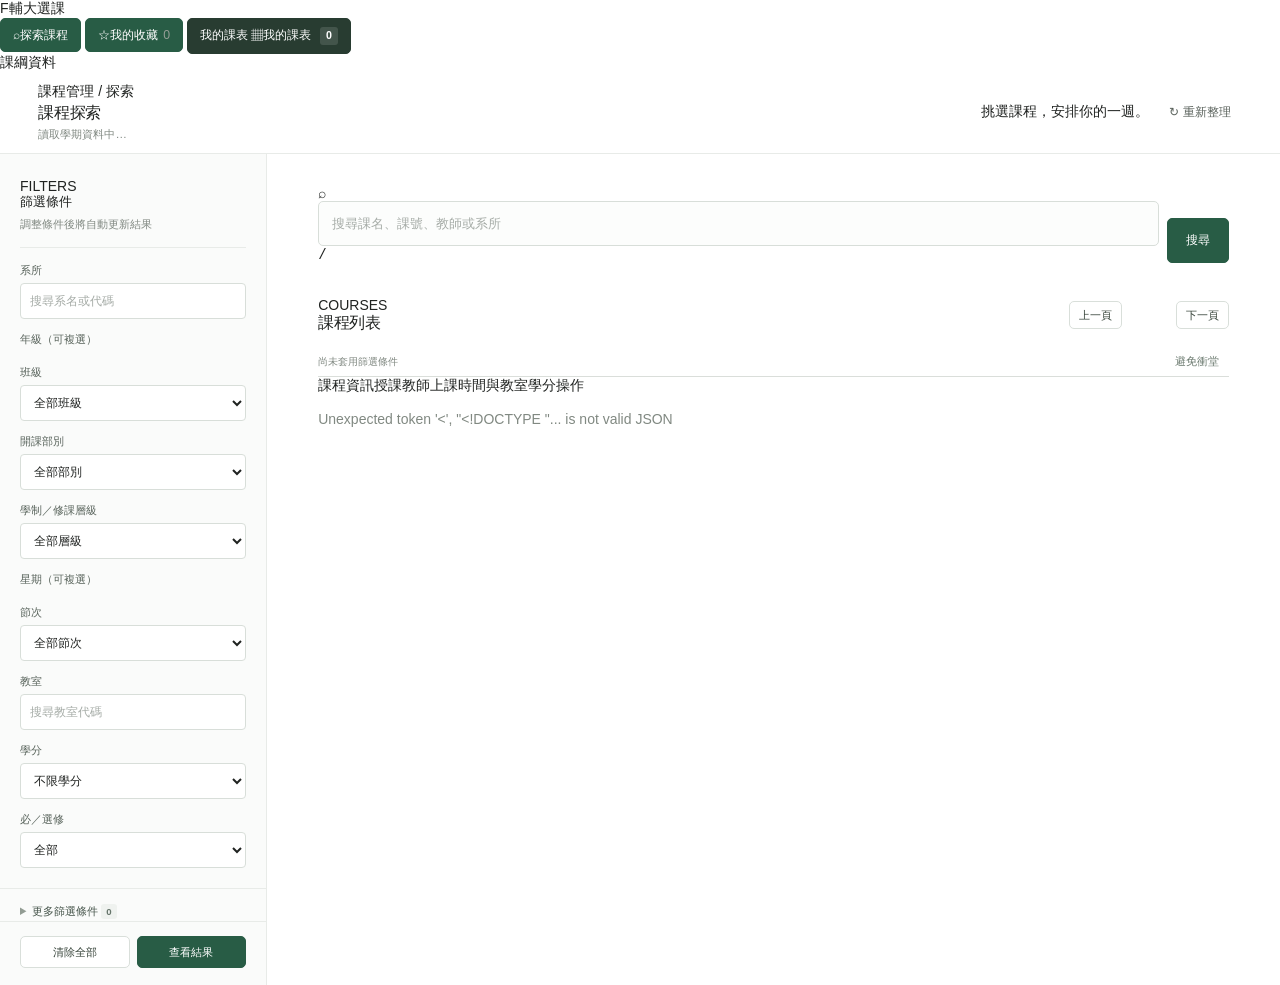
==== static/index.html @ 5335b3dc "Build a product workspace shell and structured course results table" ====
<!doctype html>
<html lang="zh-Hant">
<head>
  <meta charset="utf-8" />
  <meta name="viewport" content="width=device-width, initial-scale=1" />
  <title>輔大選課工具</title>
  <link rel="stylesheet" href="/static/styles.css" />
</head>
<body>
  <main class="shell product-shell">
    <nav class="app-rail" aria-label="主要導覽">
      <div class="rail-brand" aria-label="輔大選課">F<span>輔大選課</span></div>
      <div class="rail-navigation">
        <button type="button" id="allCoursesTab" class="rail-item selected" aria-pressed="true">
          <span class="rail-icon" aria-hidden="true">⌕</span><span class="rail-label">探索課程</span>
        </button>
        <button type="button" id="favoritesTab" class="rail-item" aria-pressed="false">
          <span class="rail-icon" aria-hidden="true">☆</span><span class="rail-label">我的收藏</span>
          <span id="favoriteCount" class="rail-count">0</span>
        </button>
        <button type="button" id="openScheduleBtn" class="rail-item schedule-trigger">
          <span class="rail-icon" aria-hidden="true">▦</span><span class="rail-label">我的課表</span>
          <span id="scheduleCount" class="rail-count">0</span>
        </button>
      </div>
      <div class="rail-bottom"><span class="rail-online-indicator" aria-hidden="true"></span> 課綱資料</div>
    </nav>
    <div class="app-content">
    <header class="hero">
      <div class="hero-identity">
        <div class="hero-copy">
          <div class="hero-breadcrumb">課程管理 <span aria-hidden="true">/</span> <strong>探索</strong></div>
          <h1>課程探索</h1>
          <p id="termText" class="muted small">讀取學期資料中…</p>
        </div>
      </div>
      <div class="hero-actions">
        <span class="header-help">挑選課程，安排你的一週。</span>
        <button id="refreshBtn" class="text-btn" title="重新讀取課程資料">↻ <span>重新整理</span></button>
      </div>
    </header>

    <button id="filterBackdrop" class="filter-backdrop" type="button" aria-label="關閉篩選面板" tabindex="-1"></button>
    <div class="workspace-layout">
    <aside class="panel search-panel" id="filterPanel" aria-label="課程篩選條件">
      <div class="filter-heading">
        <div>
          <div class="filter-eyebrow">FILTERS</div>
          <h2>篩選條件</h2>
        </div>
        <button type="button" id="closeFiltersBtn" class="text-btn close-filters" aria-label="關閉篩選">✕</button>
      </div>
      <p class="filter-intro">調整條件後將自動更新結果</p>
      <div class="quick-filter-grid">
        <label class="field"><span>系所</span>
          <input id="departmentLookup" type="search" list="departmentSuggestions" autocomplete="off" placeholder="搜尋系名或代碼" aria-label="搜尋系所" />
          <datalist id="departmentSuggestions"></datalist>
          <select id="departmentSelect" hidden><option value="">全部系所</option></select>
        </label>
        <div class="field"><span>年級（可複選）</span>
          <select id="gradeSelect" hidden><option value="">全部年級</option></select>
          <div id="gradeChips" class="chip-grid" aria-label="年級複選"></div>
        </div>
        <label class="field"><span>班級</span><select id="classSelect"><option value="">全部班級</option></select></label>
        <label class="field"><span>開課部別</span><select id="divisionSelect"><option value="">全部部別</option></select></label>
        <label class="field"><span>學制／修課層級</span><select id="studyLevelSelect"><option value="">全部層級</option></select></label>
        <div class="field"><span>星期（可複選）</span>
          <select id="weekdaySelect" hidden><option value="">全部星期</option><option value="1">星期一</option><option value="2">星期二</option><option value="3">星期三</option><option value="4">星期四</option><option value="5">星期五</option><option value="6">星期六</option><option value="7">星期日</option></select>
          <div id="weekdayChips" class="chip-grid" aria-label="星期複選"></div>
        </div>
        <label class="field"><span>節次</span><select id="sectionSelect"><option value="">全部節次</option></select></label>
        <label class="field"><span>教室</span>
          <input id="roomLookup" type="search" list="roomSuggestions" autocomplete="off" placeholder="搜尋教室代碼" aria-label="搜尋教室" />
          <datalist id="roomSuggestions"></datalist>
          <select id="roomSelect" hidden><option value="">全部教室</option></select>
        </label>
        <label class="field"><span>學分</span><select id="creditsSelect"><option value="">不限學分</option></select></label>
        <label class="field"><span>必／選修</span><select id="reqSelect"><option value="">全部</option></select></label>
      </div>

      <details class="advanced-filter" id="advancedFilters">
        <summary>更多篩選條件 <span id="advancedCount" class="badge neutral-badge">0</span></summary>

        <div class="filter-group">
          <h3>基本條件</h3>
          <div class="filter-grid advanced-grid">
            <label class="field"><span>課程標籤</span><select id="courseTagSelect"><option value="">全部標籤</option></select></label>
            <label class="field"><span>教師</span><input id="teacherInput" list="teacherOptions" placeholder="輸入教師姓名" /><datalist id="teacherOptions"></datalist></label>
            <label class="field"><span>上課時段</span><select id="timeOfDaySelect">
              <option value="all">不限</option><option value="daytime">日間 D 節</option><option value="evening">晚間 E 節</option><option value="weekday_evening_or_saturday">平日晚間＋週六</option>
            </select></label>
            <label class="field"><span>時間資料</span><select id="scheduleSelect"><option value="all">全部</option><option value="known">只看有上課時間</option><option value="unknown">只看時間未定</option></select></label>
          </div>
          <div class="exact-section-block"><div class="filter-label-row"><strong>精確節次</strong><span class="muted small">可複選，符合其中任一節次</span></div><div id="sectionChips" class="chip-grid"></div></div>
        </div>

        <div class="filter-group enriched-filter-group">
          <div class="filter-label-row"><h3>原專案進階欄位</h3><span id="enrichedCoverageText" class="muted small"></span></div>
          <div class="filter-grid advanced-grid">
            <label class="field enriched-field"><span>授課語言</span><select id="teachingLanguageSelect"><option value="">全部</option></select></label>
            <label class="field enriched-field"><span>教材語言</span><select id="materialLanguageSelect"><option value="">全部</option></select></label>
            <label class="field enriched-field"><span>教學方式</span><select id="teachingMethodSelect"><option value="">全部</option></select></label>
            <label class="field enriched-field"><span>評量方式</span><select id="assessmentSelect"><option value="">全部</option></select></label>
            <label class="field enriched-field"><span>評量類型</span><select id="assessmentStyleSelect">
              <option value="all">不限</option><option value="no_exams">無考試</option><option value="exam">考試為主</option><option value="writing">書面為主</option><option value="presentation">報告為主</option><option value="practical">實作為主</option><option value="participation">參與為主</option>
            </select></label>
            <label class="field enriched-field"><span>線上教學</span><select id="onlineTeachingSelect">
              <option value="all">不限</option><option value="physical_only">純實體</option><option value="has_online">含線上</option><option value="sync">同步線上</option><option value="async">非同步線上</option><option value="both">同步＋非同步</option>
            </select></label>
            <label class="field enriched-field"><span>課程能力／議題</span><select id="relationSelect"><option value="">全部</option></select></label>
            <label class="field enriched-field"><span>先修關鍵字</span><input id="prerequisiteInput" placeholder="例如：程式設計、微積分" /></label>
            <label class="field"><span>索引狀態</span><select id="detailIndexedSelect"><option value="all">全部課程</option><option value="yes">只看完整索引</option><option value="no">只看尚未索引</option></select></label>
            <label class="field"><span>排序</span><select id="sortSelect"><option value="relevance">相關度</option><option value="name">課名</option><option value="department">系所</option><option value="grade">年級</option><option value="teacher">教師</option><option value="credits">學分</option><option value="course_code">課號</option></select></label>
          </div>
          <div class="criterion-row">
            <label class="field"><span>教學方式判定</span><select id="teachingMethodCriterionSelect"><option value="dominant">主要方式</option><option value="minimum">至少達比例</option></select></label>
            <label class="field"><span>最低比例</span><input id="teachingMethodMinInput" type="number" min="0" max="100" value="20" /></label>
            <label class="field"><span>評量方式判定</span><select id="assessmentCriterionSelect"><option value="dominant">主要方式</option><option value="minimum">至少達比例</option></select></label>
            <label class="field"><span>最低比例</span><input id="assessmentMinInput" type="number" min="0" max="100" value="20" /></label>
          </div>
        </div>
      </details>

      <div class="toolbar search-toolbar">
        <div class="toolbar-actions"><button id="resetFiltersBtn" class="secondary">清除全部</button><button id="applyFiltersBtn">查看結果</button></div>
      </div>
    </aside>

    <section class="results-column" id="resultsPanel" aria-label="搜尋結果">
      <div class="search-primary">
        <div class="search-input-wrap">
          <span class="search-icon" aria-hidden="true">⌕</span>
          <label class="field search-field">
            <span>快速搜尋</span>
            <input id="searchInput" type="search" placeholder="搜尋課名、課號、教師或系所" autocomplete="off" />
          </label>
          <kbd class="search-shortcut" aria-label="快速搜尋快捷鍵">/</kbd>
        </div>
        <button id="searchBtn">搜尋</button>
      </div>
      <div class="results-head">
        <div class="results-title">
          <span class="section-kicker">COURSES</span>
          <div class="results-title-line">
            <h2 id="resultsHeading">課程列表</h2>
            <span id="resultCount" class="results-count muted small"></span>
          </div>
        </div>
        <div class="results-tools">
          <button type="button" id="mobileFiltersBtn" class="secondary mobile-filters" aria-controls="filterPanel" aria-expanded="false">篩選條件 <span aria-hidden="true">☷</span></button>
          <div class="pager"><button id="prevPageBtn" class="secondary" aria-label="上一頁">上一頁</button><span id="pageText" class="muted small"></span><button id="nextPageBtn" class="secondary" aria-label="下一頁">下一頁</button></div>
        </div>
      </div>
      <div class="course-view-toolbar">
        <div class="active-filters-wrap">
          <span class="summary-dot" aria-hidden="true"></span>
          <span id="activeFilterText" class="muted small">尚未套用篩選條件</span>
        </div>
        <div class="view-actions">
          <button type="button" id="conflictFreeBtn" class="quiet-action" aria-pressed="false" title="排除與目前課表衝堂的課程">避免衝堂</button>
        </div>
      </div>
      <div class="course-list-head" aria-hidden="true">
        <span>課程資訊</span><span>授課教師</span><span>上課時間與教室</span><span>學分</span><span class="head-actions">操作</span>
      </div>
      <div id="viewMessage" class="view-message hidden" role="status"></div>
      <div id="status" class="status">載入中…</div>
      <div id="courseList" class="course-list"></div>
    </section>
    </div>
    </div>
  </main>

  <dialog id="detailDialog" class="detail-dialog">
    <div class="detail-dialog-inner">
      <div class="section-head">
        <div class="detail-head-label"><span class="section-kicker">COURSE DETAILS</span><h2 id="detailTitle">課程完整資料</h2></div>
        <button id="closeDetailBtn" class="secondary detail-close" aria-label="關閉詳情面板">✕</button>
      </div>
      <div class="detail-actions"><a id="detailOfficialLink" class="detail-official-link" target="_blank" rel="noopener">在輔大官方課綱查看 ↗</a></div>
      <div id="detailContent" class="detail-content"></div>
    </div>
  </dialog>

  <template id="courseTemplate">
    <article class="course-card">
      <div class="course-main">
        <div class="title-row">
          <button type="button" class="favorite-btn" aria-label="加入收藏" aria-pressed="false" title="收藏這門課">☆</button>
          <h3 class="course-name"></h3>
        </div>
        <p class="course-name-en muted small"></p>
        <p class="course-meta"></p>
        <div class="course-tags"><span class="badge req-badge"></span><span class="badge index-badge"></span></div>
      </div>
      <div class="course-teacher-cell">
        <span class="course-teacher"></span>
        <span class="course-class-label"></span>
      </div>
      <div class="course-time-cell"><span class="meeting-text"></span></div>
      <div class="course-credit-cell"><span class="course-credits"></span></div>
      <div class="course-actions">
        <button class="detail-btn secondary" title="查看課程詳細資料">詳情</button>
        <a class="outline-link" target="_blank" rel="noopener" title="開啟官方課綱">↗</a>
        <button class="add-btn">加入</button>
      </div>
    </article>
  </template>

  <script src="/static/schedule-modal.js"></script>
  <script type="module" src="/static/app.js"></script>
</body>
</html>
---- static/styles.css ----
/* A course-finding interface: dense information, flat lists, quiet controls.
   Visual interaction reference: UIUXsample / Bluesky's content-first layout.
   No third-party source, styles, logos or other assets copied. */
:root {
  font-family: -apple-system, BlinkMacSystemFont, "Segoe UI", "Noto Sans TC", "PingFang TC", sans-serif;
  font-size: 14px;
  color: #202321;
  background: #fff;
  font-synthesis: none;
  --ink: #202321;
  --secondary: #59615b;
  --muted: #818982;
  --line: #e8ebe8;
  --accent: #285c45;
  --accent-light: #eaf3ed;
  --surface: #fff;
}
* { box-sizing: border-box; }
body { margin: 0; color: var(--ink); background: #fff; }
h1,h2,h3,p { margin-top: 0; }
button,input,select { font: inherit; }
button { cursor: pointer; }
button:disabled, input:disabled, select:disabled { cursor: default; opacity: .48; }
button:focus-visible, a:focus-visible, summary:focus-visible, input:focus-visible, select:focus-visible {
  outline: 2px solid #357d56; outline-offset: 2px;
}
.hidden { display: none !important; }
.muted { color: var(--muted); }
.small { font-size: .82rem; }
.eyebrow,.overline { display: none; }
.shell { width: 100%; min-height: 100vh; margin: 0; padding: 0; }
.hero {
  position: sticky; z-index: 15; top: 0;
  display: flex; align-items: center; justify-content: space-between;
  min-height: 69px; padding: 11px clamp(16px,3vw,42px);
  gap: 20px; background: #fff; border-bottom: 1px solid var(--line);
}
.hero-identity { display: flex; align-items: center; min-width: 0; }
.hero-copy { min-width: 0; }
.hero h1 { font-size: 1.17rem; line-height: 1.4; font-weight: 750; letter-spacing: -.025em; margin: 0; }
.hero #termText { color: var(--muted); margin: 2px 0 0; line-height: 1.4; }
.hero-actions,.toolbar-actions,.schedule-actions { display: flex; align-items: center; gap: 9px; }
button, .outline-link {
  color: #fff; background: var(--accent); border: 1px solid var(--accent);
  border-radius: 5px; text-decoration: none; padding: 8px 12px;
  font-size: .88rem; font-weight: 610; line-height: 1.3;
}
button:not(:disabled):hover { filter: brightness(.94); }
button.secondary, .secondary {
  background: #fff; color: #37443a; border-color: #d9dfda;
}
button.text-btn { padding: 7px 10px; background: transparent; color: var(--secondary); border-color: transparent; }
button.danger { color: #ae4e42; }
.schedule-trigger { background: #283c31; border-color: #283c31; }
#scheduleCount {
  display: inline-block; margin-left: 5px; padding: 2px 6px;
  background: rgba(255,255,255,.13); border-radius: 3px;
  font-variant-numeric: tabular-nums; font-size: .76rem;
}
.panel { background: #fff; border: 0; border-radius: 0; box-shadow: none; }
.workspace-layout { display: grid; grid-template-columns: 267px minmax(0,1fr); min-height: calc(100vh - 69px); }
.search-panel {
  position: sticky; top: 69px; height: calc(100dvh - 69px);
  min-height: 0; margin: 0; padding: 0; overflow: auto; overscroll-behavior: contain;
  border-right: 1px solid var(--line); background: #fafbfa;
  scrollbar-width: thin; scrollbar-color: #d4d9d4 transparent;
}
.filter-heading {
  display: flex; align-items: center; justify-content: space-between;
  padding: 24px 20px 0;
}
.filter-heading h2 { font-size: .91rem; font-weight: 760; margin: 0; }
.filter-intro { margin: 6px 20px 15px; color: var(--muted); font-size: .79rem; }
.close-filters,.filter-backdrop,.mobile-filters { display: none; }
.quick-filter-grid, .filter-grid, .criterion-row { display: grid; gap: 14px; grid-template-columns: 1fr; }
.quick-filter-grid { margin: 0 20px; padding: 16px 0 20px; border-top: 1px solid var(--line); }
.field { display: grid; gap: 5px; min-width: 0; }
.field > span { color: #58635b; font-size: .76rem; font-weight: 660; }
input,select {
  height: 36px; min-width: 0; width: 100%;
  padding: 7px 9px; background: #fff; color: var(--ink);
  border: 1px solid #d8ded9; border-radius: 4px;
  font-size: .84rem;
}
input::placeholder { color: #a6aca7; }
.advanced-filter { margin: 0; padding: 0 20px; border-top: 1px solid var(--line); }
.advanced-filter > summary {
  padding: 15px 0; cursor: pointer; font-weight: 700;
  color: #45544a; font-size: .81rem;
}
.advanced-filter > summary::marker { color: #929c93; }
.filter-group { margin: 0; padding: 0 0 21px; }
.filter-group + .filter-group { border-top: 1px solid var(--line); padding-top: 19px; }
.filter-group h3, .filter-label-row h3 { font-size: .8rem; margin: 0 0 12px; }
.filter-label-row { display: flex; gap: 7px; align-items: center; flex-wrap: wrap; margin-bottom: 10px; }
.filter-label-row .small { line-height: 1.5; }
.filter-grid, .criterion-row { gap: 12px; }
.criterion-row { margin-top: 12px; }
.exact-section-block { margin-top: 19px; border-top: 1px solid var(--line); padding-top: 14px; }
.chip-grid { display: flex; flex-wrap: wrap; gap: 5px; }
.filter-chip {
  color: #526356; background: #fff; border: 1px solid #dee4de;
  border-radius: 4px; padding: 5px 7px; font-size: .76rem;
}
.filter-chip small { color: #949f96; font-size: .68rem; margin-left: 2px; }
.filter-chip.selected { background: var(--accent-light); border-color: #8bb19a; color: var(--accent); }
.badge { color: #647569; background: #eff2ef; border-radius: 3px; padding: 2px 5px; font-weight: 650; font-size: .69rem; }
.neutral-badge { color: #66756b!important; background: #eff2ef!important; }
.fit-badge { color: #4f8961!important; background: #edf6ef!important; }
.danger-badge { color: #a4483e!important; background: #fbefec!important; }
.saved-filter-panel { border-top: 1px solid var(--line); padding: 18px 20px; }
.saved-filter-panel .field { margin-bottom: 9px; }
.saved-view-actions { display: flex; gap: 9px; align-items: center; margin-top: 8px; }
.saved-view-actions button { font-size: .77rem; padding: 7px 10px; }
.search-toolbar {
  position: sticky; z-index: 2; bottom: 0;
  padding: 14px 20px 16px; background: #fafbfa; border-top: 1px solid var(--line);
}
#activeFilterText {
  max-height: 4em; overflow: hidden; line-height: 1.5; margin-bottom: 9px;
  overflow-wrap: anywhere; font-size: .74rem;
}
.search-toolbar .toolbar-actions { width: 100%; display: grid; grid-template-columns: 1fr 1fr; gap: 7px; }
.search-toolbar .toolbar-actions button { min-width: 0; padding: 8px 6px; font-size: .8rem; }
.results-column { min-width: 0; width: 100%; max-width: 1250px; margin: 0 auto; padding: 31px clamp(20px,4vw,64px) 75px; }
.search-primary { display: grid; grid-template-columns: minmax(0,1fr) auto; align-items: end; gap: 8px; }
.search-field { gap: 0; }
.search-field > span { display: none; }
.search-field input {
  height: 45px; padding: 10px 13px; border-radius: 5px;
  font-size: .95rem; background: #fcfdfc;
}
.search-primary > button { height: 45px; padding: 0 18px; white-space: nowrap; }
.results-head {
  margin: 34px 0 12px; display: flex; align-items: center; justify-content: space-between;
  flex-wrap: wrap; gap: 12px;
}
.results-title-line { display: flex; align-items: baseline; gap: 12px; }
.results-title h2 { font-size: 1.13rem; letter-spacing: -.025em; margin: 0; }
#resultCount { font-variant-numeric: tabular-nums; }
.results-tools { display: flex; align-items: center; gap: 8px; }
.pager { display: flex; align-items: center; gap: 7px; }
.pager button { font-size: .77rem; padding: 6px 9px; }
#pageText { min-width: 40px; text-align: center; font-size: .76rem; font-variant-numeric: tabular-nums; }
.course-view-toolbar {
  display: flex; align-items: center; justify-content: space-between; flex-wrap: wrap;
  gap: 10px; border-bottom: 1px solid #dadeDA; margin-top: 9px;
}
.view-tabs,.view-actions { display: flex; align-items: center; gap: 12px; }
.view-tab {
  position: relative; padding: 13px 2px; border: 0; border-radius: 0;
  background: transparent; color: #7b847b; font-size: .86rem; font-weight: 650;
}
.view-tab.selected { color: #222a24; }
.view-tab.selected::after { content:""; position:absolute; bottom:-1px; left:0; right:0; height:2px; background:#243e2d; }
#favoriteCount { font-variant-numeric: tabular-nums; font-weight: 500; color: #969e97; margin-left: 2px; }
.quiet-action {
  background: transparent; color: #68776c; border: 1px solid transparent;
  padding: 7px 9px; font-size: .8rem;
}
.quiet-action.selected { background: #eaf3ed; color: var(--accent); }
.quiet-action:not(:disabled):hover, .view-tab:not(:disabled):hover { background: #f3f6f3; filter: none; }
.quiet-action #compareCount { margin-left: 2px; font-variant-numeric: tabular-nums; }
.view-message {
  font-size: .78rem; line-height: 1.5;
  margin-top: 11px; color: #657769;
}
.status { padding: 16px 0; color: var(--muted); }
.course-list { display: block; }
.course-card {
  display: flex; align-items: flex-start; justify-content: space-between;
  gap: 25px; padding: 20px 1px;
  border-bottom: 1px solid var(--line); background: #fff;
}
.course-card:hover { background: #fcfdfc; }
.course-main { min-width: 0; flex: 1 1 auto; }
.title-row { display: flex; flex-wrap: wrap; align-items: center; gap: 6px; }
.course-name { font-size: 1.01rem; font-weight: 715; line-height: 1.5; margin: 0 5px 0 0; letter-spacing: -.015em; }
.course-name-en { font-size: .76rem; margin: 3px 0 0 33px; }
.favorite-btn {
  color: #a5ada6; background: transparent; border: 0; font-size: 1.5rem;
  line-height: 1; width: 27px; height: 27px; padding: 0; flex: 0 0 27px;
}
.favorite-btn.selected { color: #c68a35; }
.favorite-btn:hover { color: #806729; background: transparent; filter: none; }
.course-meta,.meeting-text,.conflict-note { margin: 8px 0 0 33px; color: #617067; font-size: .82rem; line-height: 1.6; overflow-wrap: anywhere; }
.meeting-text { color: #3e6550; }
.course-tags { display: flex; flex-wrap: wrap; gap: 5px; margin: 8px 0 0 33px; }
.course-tag { padding: 2px 5px; border-radius: 3px; color: #738174; background: #f1f3f0; font-size: .7rem; }
.course-actions { display: flex; flex: 0 0 auto; align-items: center; flex-wrap: wrap; gap: 7px; min-width: 225px; justify-content: flex-end; padding-top: 1px; }
.course-actions button, .course-actions a { padding: 7px 10px; font-size: .77rem; text-align: center; }
.course-actions .outline-link { background: none; border-color: transparent; color: var(--accent); }
.course-actions .detail-btn,.course-actions .compare-btn { background: none; border-color: transparent; color: #526c58; }
.course-actions .compare-btn.selected { color: #285c45; background: #eaf3ed; }
.course-actions button:hover, .outline-link:hover { filter: none; background: #f0f4f1; }
.course-actions .add-btn { color: #fff; background: #293e32; border-color: #293e32; }
.course-actions .add-btn:hover { background: #385742; }
.empty-result {
  padding: 62px 16px; text-align: center; display: grid; place-content: center;
  gap: 8px; color: var(--muted);
}
.empty-result strong { color: #323f35; }
.detail-dialog,.compare-dialog {
  width: min(980px,calc(100vw - 24px)); max-height: 92dvh;
  padding: 0; border: 1px solid #e1e7e1; border-radius: 7px;
  box-shadow: 0 25px 80px rgba(10,30,17,.22);
}
.detail-dialog::backdrop,.compare-dialog::backdrop { background: rgba(20,34,25,.47); }
.detail-dialog-inner { padding: 0; }
.detail-dialog .section-head,.compare-dialog-header {
  display: flex; justify-content: space-between; align-items: center; gap: 15px;
  border-bottom: 1px solid var(--line); padding: 18px 21px;
}
.detail-dialog .section-head h2,.compare-dialog h2 { margin: 0; font-size: 1.08rem; }
.detail-content { max-height: calc(92dvh - 77px); overflow: auto; padding: 10px 21px 26px; }
.detail-grid { display: grid; grid-template-columns: 125px minmax(0,1fr); gap: 0; margin: 0; }
.detail-grid dt,.detail-grid dd { padding: 11px 8px; margin: 0; border-bottom: 1px solid var(--line); line-height: 1.6; }
.detail-grid dt { color: #66766a; font-weight: 670; font-size: .81rem; }
.detail-grid dd { min-width: 0; overflow-wrap: anywhere; }
.preline { white-space: pre-line; }
.compare-dialog-header p { margin: 5px 0 0; }
.compare-dialog-actions { display: flex; align-items: center; gap: 6px; }
.compare-content { overflow: auto; max-height: calc(92dvh - 95px); }
.comparison-table { width: 100%; border-collapse: collapse; min-width: 620px; table-layout: fixed; }
.comparison-table th,.comparison-table td { padding: 14px 12px; text-align: left; vertical-align: top; border-bottom: 1px solid var(--line); font-size: .85rem; line-height: 1.55; overflow-wrap: anywhere; }
.comparison-table tr > :first-child { width: 108px; background: #fafbfa; color: #6b786e; font-weight: 630; }
.comparison-table thead th { position: sticky; top: 0; background: #fafbfa; z-index: 1; font-weight: 710; }
.comparison-course-title { margin-bottom: 6px; color: var(--ink); }
.comparison-remove { padding: 2px 0; border: 0; background: transparent; color: #7d867e; font-size: .75rem; }
.comparison-remove:hover { background: transparent; color: #a23d3d; }

/* Timetable interface shares the same compact typography and borders. */
.schedule-shell { max-width: 1540px; margin: 0 auto; padding: 0 25px 55px; }
.schedule-shell .hero { margin: 0 -25px 25px; }
.schedule-control-panel,.timetable-panel,.slot-search-panel { padding: 20px; margin-bottom: 18px; border: 1px solid var(--line); border-radius: 6px; }
.schedule-plan-toolbar { display: grid; grid-template-columns: minmax(180px,1fr) auto auto auto; gap: 8px; }
.schedule-summary-row { display: flex; justify-content: space-between; align-items: center; gap: 12px; padding-top: 12px; margin-top: 12px; border-top: 1px solid var(--line); }
.timetable-panel .section-head,.slot-toolbar { display: flex; justify-content: space-between; align-items: center; flex-wrap: wrap; gap: 12px; margin-bottom: 12px; }
.timetable-panel h2,.slot-toolbar h2 { font-size: 1.02rem; margin: 0 0 4px; }
.timetable-wrap { overflow: auto; border: 1px solid var(--line); border-radius: 4px; }
.timetable { border-collapse: collapse; width: 100%; min-width: 950px; table-layout: fixed; }
.timetable th,.timetable td { border-right: 1px solid var(--line); border-bottom: 1px solid var(--line); padding: 7px; vertical-align: top; }
.timetable thead th { position: sticky; top: 0; z-index: 2; background: #f8faf8; color: #536457; font-size: .77rem; }
.timetable tbody th { width: 79px; background: #f8faf8; text-align: left; font-size: .76rem; }
.timetable tbody th strong,.timetable tbody th span { display: block; }
.timetable tbody th span { margin-top: 3px; color: var(--muted); font-weight: 400; }
.timetable td { height: 78px; }
.schedule-slot-cell { cursor: pointer; }
.schedule-slot-cell:hover { background: #f7fbf8; }
.timetable-course { display: block; width: 100%; text-align: left; padding: 7px; margin-bottom: 4px; white-space: normal; font-size: .74rem; border-radius: 4px; background: #e9f3ec; color: #285c45; border-color: #d8e7dc; }
.slot-search-button,.slot-search-mini { width: 100%; white-space: normal; padding: 5px; min-height: 30px; font-size: .72rem; background: transparent; border: 1px dashed #cddccf; color: #667869; }
.conflict-cell { background: #fff4ef !important; }
.slot-search-panel .search-primary { max-width: 650px; }
.slot-course-card .course-meta,.slot-course-card .meeting-text { margin-left: 0; }
.slot-pager { justify-content: center; margin-top: 14px; }
.slot-course-card .conflict-note { margin-left: 0; }
@media (max-width: 1120px) {
  .workspace-layout { grid-template-columns: 247px minmax(0,1fr); }
  .course-actions { min-width: 175px; }
}
@media (max-width: 900px) {
  .workspace-layout { display: block; }
  .results-column { padding: 24px 23px 60px; }
  .filter-backdrop {
    display: none; position: fixed; inset: 0; z-index: 24;
    width: 100vw; height: 100dvh; border: 0; border-radius: 0;
    background: rgba(16,26,17,.5);
  }
  .filters-open { overflow: hidden; }
  .filters-open .filter-backdrop { display: block; }
  .search-panel {
    position: fixed; top: 0; bottom: 0; left: 0; z-index: 25;
    height: 100dvh; width: min(350px,92vw);
    border-right: 1px solid var(--line);
    transform: translateX(-105%); visibility: hidden;
    transition: transform .18s ease, visibility .18s ease;
  }
  .filters-open .search-panel { transform: translateX(0); visibility: visible; }
  .close-filters { display: inline-flex; }
  .mobile-filters { display: inline-flex; }
}
@media (max-width: 700px) {
  .hero { padding: 10px 14px; min-height: 62px; }
  .hero h1 { font-size: 1.02rem; }
  .hero #termText { max-width: 56vw; overflow: hidden; white-space: nowrap; text-overflow: ellipsis; font-size: .72rem; }
  .hero-actions { gap: 5px; }
  .hero-actions button { font-size: .75rem; padding: 7px 8px; white-space: nowrap; }
  .results-column { padding: 20px 14px 50px; }
  .results-head { margin-top: 24px; }
  .course-view-toolbar { align-items: start; }
  .view-actions { gap: 2px; }
  .quiet-action { font-size: .77rem; }
  .course-card { display: block; padding: 17px 0; }
  .course-actions { margin: 12px 0 0 27px; min-width: 0; flex-wrap: wrap; justify-content: flex-start; }
  .course-actions button,.course-actions a { padding: 7px 8px; }
  .course-meta,.meeting-text,.course-tags,.course-name-en,.conflict-note { margin-left: 27px; }
  .detail-grid { display: block; }
  .detail-grid dt { border-bottom: 0; padding-bottom: 3px; }
  .detail-grid dd { padding-top: 2px; }
  .detail-dialog .section-head,.compare-dialog-header { padding: 14px; }
  .detail-content { padding: 6px 13px 20px; }
  .schedule-shell { padding: 0 12px 35px; }
  .schedule-shell .hero { margin: 0 -12px 18px; }
  .schedule-control-panel,.timetable-panel,.slot-search-panel { padding: 12px; }
  .schedule-plan-toolbar { grid-template-columns: 1fr 1fr; }
  .schedule-plan-toolbar select { grid-column: 1 / -1; }
  .schedule-summary-row { flex-direction: column; align-items: stretch; }
  .compare-dialog-actions { flex-wrap: wrap; justify-content: end; }
}
@media (max-width: 420px) {
  .hero #termText { display: none; }
  .search-primary { grid-template-columns: 1fr; }
  .search-primary > button { height: 37px; }
  .results-tools { flex-wrap: wrap; justify-content: space-between; width: 100%; }
  .view-tab { font-size: .8rem; }
  .view-actions { width: 100%; justify-content: flex-end; }
}
@media (prefers-reduced-motion: reduce) {
  .search-panel { transition: none; }
}
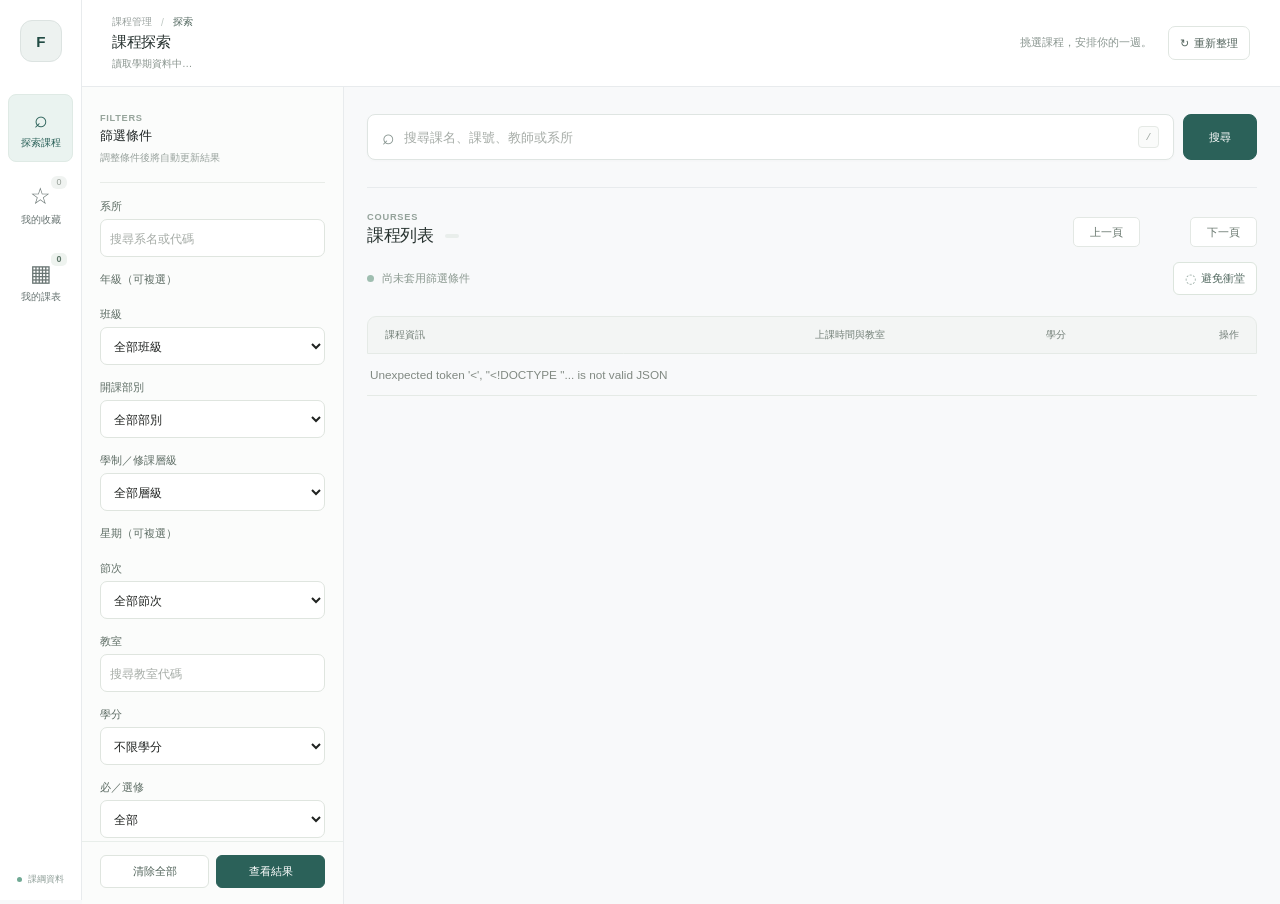
==== commit 85730486: "Add accessible label for compact official-outline action" ====
--- a/static/index.html
+++ b/static/index.html
@@ -201,7 +201,7 @@
       <div class="course-credit-cell"><span class="course-credits"></span></div>
       <div class="course-actions">
         <button class="detail-btn secondary" title="查看課程詳細資料">詳情</button>
-        <a class="outline-link" target="_blank" rel="noopener" title="開啟官方課綱">↗</a>
+        <a class="outline-link" target="_blank" rel="noopener" title="開啟官方課綱" aria-label="開啟官方課綱">↗</a>
         <button class="add-btn">加入</button>
       </div>
     </article>
--- a/static/styles.css
+++ b/static/styles.css
@@ -319,3 +319,790 @@
 @media (prefers-reduced-motion: reduce) {
   .search-panel { transition: none; }
 }
+
+
+/* Product workspace — Plane/Linear inspired structure, original FJU identity.
+   Dedicated overrides keep existing timetable controls compatible. */
+:root {
+  --product-text: #202626;
+  --product-secondary: #657170;
+  --product-muted: #899391;
+  --product-stroke: #e8ebed;
+  --product-background: #f8f9fa;
+  --product-blue: #2b6159;
+  --product-blue-hover: #1f4e48;
+  --product-soft: #eaf3f0;
+  font-family: Inter, -apple-system, BlinkMacSystemFont, "Segoe UI", "Noto Sans TC", sans-serif;
+  background: var(--product-background);
+  color: var(--product-text);
+}
+body { background: var(--product-background); color: var(--product-text); }
+.shell.product-shell {
+  display: grid;
+  grid-template-columns: 82px minmax(0, 1fr);
+  max-width: none;
+  width: 100%;
+  min-height: 100dvh;
+  padding: 0;
+  margin: 0;
+  background: var(--product-background);
+}
+.app-content { min-width: 0; }
+.app-rail {
+  position: sticky;
+  top: 0;
+  height: 100dvh;
+  z-index: 24;
+  display: flex;
+  align-items: center;
+  flex-direction: column;
+  padding: 20px 8px 14px;
+  border-right: 1px solid var(--product-stroke);
+  background: #fff;
+}
+.rail-brand {
+  width: 42px;
+  height: 42px;
+  display: grid;
+  place-content: center;
+  flex: 0 0 auto;
+  border: 1px solid #dce3e1;
+  border-radius: 12px;
+  background: #edf2f0;
+  color: #214b44;
+  font-size: 1.08rem;
+  font-weight: 820;
+  letter-spacing: -.05em;
+}
+.rail-brand > span { display: none; }
+.rail-navigation {
+  display: flex;
+  flex-direction: column;
+  width: 100%;
+  margin-top: 32px;
+  gap: 9px;
+}
+.rail-item {
+  display: flex;
+  position: relative;
+  flex-direction: column;
+  align-items: center;
+  justify-content: center;
+  width: 100%;
+  min-height: 68px;
+  padding: 9px 2px 8px;
+  border: 1px solid transparent;
+  border-radius: 8px;
+  background: transparent;
+  color: #697573;
+  font-size: .69rem;
+  font-weight: 600;
+  line-height: 1.35;
+  cursor: pointer;
+}
+.rail-item:hover:not(:disabled) {
+  background: #f5f8f6;
+  color: #243f39;
+  filter: none;
+}
+.rail-item.selected {
+  background: var(--product-soft);
+  color: var(--product-blue);
+  border-color: #dfeae5;
+}
+.rail-icon {
+  display: grid;
+  place-items: center;
+  height: 23px;
+  line-height: 1;
+  font-family: "Segoe UI Symbol", -apple-system, sans-serif;
+  font-size: 1.62rem;
+  font-weight: 400;
+}
+.rail-label { margin-top: 5px; white-space: nowrap; }
+.rail-count {
+  position: absolute;
+  right: 5px;
+  top: 4px;
+  border-radius: 6px;
+  min-width: 16px;
+  padding: 1px 3px;
+  background: #f0f3f1;
+  color: #6b7972;
+  font-size: .64rem;
+  line-height: 1.2;
+  text-align: center;
+  font-variant-numeric: tabular-nums;
+}
+.rail-item.selected .rail-count { background: #d5e9df; color: #2b6159; }
+.rail-bottom {
+  margin-top: auto;
+  font-size: .62rem;
+  color: #91a09a;
+  white-space: nowrap;
+}
+.rail-online-indicator {
+  display: inline-block;
+  width: 5px;
+  height: 5px;
+  margin-right: 3px;
+  border-radius: 50%;
+  background: #70a994;
+}
+.product-shell > .app-content > .hero {
+  position: sticky;
+  top: 0;
+  z-index: 16;
+  display: flex;
+  justify-content: space-between;
+  align-items: center;
+  min-height: 83px;
+  padding: 15px 30px;
+  border-bottom: 1px solid var(--product-stroke);
+  background: rgba(255, 255, 255, .98);
+  backdrop-filter: none;
+}
+.product-shell .hero-identity { gap: 0; }
+.product-shell .hero h1 {
+  font-size: 1.08rem;
+  font-weight: 720;
+  letter-spacing: -.017em;
+  color: #26312f;
+  line-height: 1.45;
+}
+.hero-breadcrumb {
+  display: flex;
+  align-items: center;
+  gap: 9px;
+  color: #99a19e;
+  font-size: .73rem;
+  margin-bottom: 2px;
+}
+.hero-breadcrumb strong { color: #52675f; font-weight: 630; }
+.hero-breadcrumb > span { color: #bec7c2; }
+.product-shell #termText {
+  max-width: min(55vw, 720px);
+  margin-top: 4px;
+  font-size: .74rem;
+  color: #89948e;
+  white-space: nowrap;
+  overflow: hidden;
+  text-overflow: ellipsis;
+}
+.product-shell .hero-actions { display: flex; gap: 16px; align-items: center; }
+.header-help { font-size: .76rem; color: #8a9690; }
+.product-shell #refreshBtn {
+  display: inline-flex;
+  align-items: center;
+  padding: 9px 11px;
+  gap: 5px;
+  background: #fff;
+  color: #52635c;
+  border: 1px solid #e0e6e1;
+  border-radius: 7px;
+  font-size: .8rem;
+}
+.product-shell #refreshBtn:hover { background: #f6f8f6; color: #293b32; }
+.product-shell .workspace-layout {
+  display: grid;
+  grid-template-columns: 262px minmax(0, 1fr);
+  gap: 0;
+  padding: 0;
+  min-height: calc(100dvh - 83px);
+  align-items: stretch;
+}
+.product-shell .search-panel {
+  position: sticky;
+  top: 83px;
+  height: calc(100dvh - 83px);
+  max-height: calc(100dvh - 83px);
+  overflow-y: auto;
+  border: 0;
+  border-right: 1px solid var(--product-stroke);
+  border-radius: 0;
+  box-shadow: none;
+  background: #fbfcfb;
+  margin: 0;
+}
+.product-shell .filter-heading { padding: 26px 18px 0; }
+.product-shell .filter-heading h2 { font-size: .96rem; font-weight: 730; }
+.filter-eyebrow { color: #96a49b; letter-spacing: .075em; font-weight: 740; font-size: .66rem; margin-bottom: 4px; }
+.product-shell .filter-intro { margin: 6px 18px 17px; color: #98a29d; font-size: .74rem; }
+.product-shell .quick-filter-grid {
+  padding: 17px 0 18px;
+  margin: 0 18px;
+  border-top: 1px solid #e8ece8;
+  gap: 16px;
+}
+.product-shell .field > span { font-size: .76rem; font-weight: 650; color: #5e6d65; }
+.product-shell .field input:not([hidden]),
+.product-shell .field select:not([hidden]) {
+  min-height: 38px;
+  height: 38px;
+  border: 1px solid #dfe5df;
+  border-radius: 7px;
+  background: #fff;
+  box-shadow: none;
+  font-size: .84rem;
+}
+.product-shell .field input:focus,
+.product-shell .field select:focus {
+  outline: 2px solid rgba(42, 103, 81, .16);
+  border-color: #80a99a;
+}
+.product-shell .chip-grid { gap: 5px; }
+.product-shell .filter-chip {
+  min-width: 0;
+  padding: 6px 9px;
+  border: 1px solid #e0e7e0;
+  border-radius: 6px;
+  background: #fff;
+  color: #6a786e;
+  font-size: .74rem;
+}
+.product-shell .filter-chip:hover:not(:disabled) { background: #eff5f1; color: #345f48; }
+.product-shell .filter-chip.selected {
+  background: #e5f0e9;
+  border-color: #add0bc;
+  color: #2e6a4f;
+  font-weight: 710;
+}
+.product-shell .advanced-filter {
+  padding: 0 18px;
+  border-top: 1px solid var(--product-stroke);
+}
+.product-shell .advanced-filter summary { font-size: .81rem; color: #56695d; padding: 16px 0; }
+.product-shell .filter-group + .filter-group { border-color: #e9edeb; }
+.product-shell .search-toolbar {
+  position: sticky;
+  bottom: 0;
+  padding: 13px 18px 17px;
+  border-top: 1px solid #e8eeea;
+  background: #fbfcfb;
+}
+.product-shell .search-toolbar .toolbar-actions { gap: 7px; }
+.product-shell .search-toolbar button { border-radius: 6px; font-size: .78rem; }
+.product-shell .search-toolbar #applyFiltersBtn { background: #2b6159; border-color: #2b6159; }
+.product-shell .search-toolbar #resetFiltersBtn { background: #fff; color: #52645b; border: 1px solid #dfe5df; }
+.product-shell .results-column {
+  width: 100%;
+  max-width: 1540px;
+  min-width: 0;
+  padding: 34px 32px 90px;
+  background: var(--product-background);
+}
+.product-shell .search-primary {
+  display: flex;
+  align-items: stretch;
+  gap: 9px;
+  max-width: none;
+  padding: 0 0 27px;
+  border: none;
+  border-bottom: 1px solid var(--product-stroke);
+  border-radius: 0;
+  background: transparent;
+}
+.search-input-wrap {
+  display: flex;
+  flex: 1 1 auto;
+  align-items: center;
+  gap: 9px;
+  height: 46px;
+  padding: 0 14px;
+  background: #fff;
+  border: 1px solid #dfe5e2;
+  border-radius: 8px;
+  box-shadow: 0 1px 3px rgba(29,49,34,.025);
+}
+.search-input-wrap:focus-within { border-color: #8fb7a6; box-shadow: 0 0 0 3px rgba(58, 121, 94, .08); }
+.search-icon {
+  font-family: "Segoe UI Symbol", sans-serif;
+  font-size: 1.48rem;
+  color: #84928d;
+  line-height: 1;
+}
+.product-shell .search-primary .search-field { flex: 1 1 auto; min-width: 0; display: block; }
+.product-shell .search-primary .search-field input {
+  width: 100%;
+  height: 42px;
+  min-height: 42px;
+  border: 0;
+  background: transparent;
+  box-shadow: none;
+  padding: 9px 0;
+  outline: 0;
+  font-size: .91rem;
+}
+.product-shell .search-primary .search-field input:focus { border: 0; box-shadow: none; outline: 0; }
+.search-shortcut {
+  display: inline-grid;
+  place-items: center;
+  width: 21px;
+  height: 22px;
+  border: 1px solid #e5e9e5;
+  border-radius: 4px;
+  color: #9da6a0;
+  background: #fafbfa;
+  font-size: .7rem;
+}
+.product-shell .search-primary > button {
+  width: 74px;
+  height: 46px;
+  font-size: .81rem;
+  border-radius: 8px;
+  background: #2b6159;
+  border-color: #2b6159;
+}
+.product-shell .results-head {
+  display: flex;
+  align-items: end;
+  justify-content: space-between;
+  gap: 12px;
+  margin: 23px 0 15px;
+}
+.section-kicker { display: block; font-size: .66rem; line-height: 1.5; font-weight: 720; letter-spacing: .085em; color: #94a29a; }
+.product-shell .results-title h2 { font-size: 1.18rem; font-weight: 750; color: #283330; letter-spacing: -.028em; }
+.product-shell .results-title-line { gap: 12px; align-items: center; }
+.results-count {
+  display: inline-block;
+  padding: 2px 7px;
+  border-radius: 5px;
+  background: #e9eeeb;
+  color: #56665c;
+  font-size: .77rem;
+  font-variant-numeric: tabular-nums;
+}
+.product-shell .results-tools { gap: 12px; }
+.product-shell .pager { gap: 5px; }
+.product-shell .pager button {
+  background: #fff; border: 1px solid #e3e8e4;
+  color: #67766d; border-radius: 5px;
+  min-width: 67px;
+  padding: 7px 9px;
+}
+.product-shell .pager button:hover:not(:disabled) { background: #edf2ee; }
+.product-shell .course-view-toolbar {
+  display: flex;
+  align-items: center;
+  justify-content: space-between;
+  gap: 12px;
+  margin: 0 0 13px;
+  padding: 0 0 8px;
+  border-bottom: 0;
+}
+.active-filters-wrap {
+  min-width: 0;
+  display: flex;
+  align-items: center;
+  gap: 8px;
+}
+.summary-dot { width: 7px; height: 7px; flex: 0 0 7px; border-radius: 50%; background: #9fbeb0; }
+.product-shell #activeFilterText {
+  max-width: 72ch;
+  font-size: .78rem;
+  margin: 0;
+  line-height: 1.5;
+  color: #8a988f;
+  overflow: hidden;
+  text-overflow: ellipsis;
+  white-space: nowrap;
+}
+.product-shell #conflictFreeBtn {
+  display: inline-flex;
+  gap: 5px;
+  align-items: center;
+  border: 1px solid #dce5dd;
+  border-radius: 6px;
+  padding: 8px 11px;
+  background: #fff;
+  color: #526960;
+  white-space: nowrap;
+  font-size: .79rem;
+}
+.product-shell #conflictFreeBtn::before {
+  content: "◌";
+  display: inline-block;
+  color: #8fa39b;
+  font-size: .94rem;
+  line-height: 1;
+}
+.product-shell #conflictFreeBtn.selected { background: #e5f1e8; border-color: #a9cdb3; color: #276043; }
+.product-shell #conflictFreeBtn.selected::before { content: "✓"; color: #276043; }
+.course-list-head,
+.product-shell .course-card {
+  display: grid;
+  grid-template-columns: minmax(220px,2.2fr) minmax(96px,.77fr) minmax(156px,1.22fr) 60px minmax(138px,auto);
+  align-items: center;
+  column-gap: 14px;
+}
+.course-list-head {
+  position: sticky;
+  top: 83px;
+  z-index: 9;
+  padding: 11px 17px;
+  background: #f3f5f4;
+  color: #748079;
+  border: 1px solid #e5eae6;
+  border-radius: 9px 9px 0 0;
+  font-size: .72rem;
+  font-weight: 660;
+  letter-spacing: .008em;
+}
+.course-list-head .head-actions { text-align: right; }
+.product-shell .course-list {
+  overflow: visible;
+  background: #fff;
+  border: 1px solid #e5eae6;
+  border-top: 0;
+  border-radius: 0 0 9px 9px;
+}
+.product-shell .course-card {
+  padding: 17px 17px;
+  margin: 0;
+  border: 0;
+  border-bottom: 1px solid #eef1ef;
+  border-radius: 0;
+  box-shadow: none;
+  background: #fff;
+  transition: background-color 110ms ease;
+  gap: 14px;
+}
+.product-shell .course-card:last-child { border-bottom: 0; border-radius: 0 0 9px 9px; }
+.product-shell .course-card:hover { background: #fafcfb; }
+.product-shell .course-main { min-width: 0; }
+.product-shell .title-row { display: flex; align-items: center; gap: 7px; flex-wrap: nowrap; }
+.product-shell .course-name {
+  display: -webkit-box;
+  -webkit-box-orient: vertical;
+  -webkit-line-clamp: 2;
+  overflow: hidden;
+  margin: 0;
+  color: #273430;
+  font-size: .91rem;
+  font-weight: 760;
+  line-height: 1.45;
+  letter-spacing: -.006em;
+}
+.product-shell .favorite-btn {
+  flex: 0 0 22px;
+  width: 22px;
+  height: 23px;
+  padding: 0;
+  color: #acb7ad;
+  background: transparent;
+  border: 0;
+  font-size: 1.35rem;
+}
+.product-shell .favorite-btn.selected { color: #c38c3a; }
+.product-shell .favorite-btn:hover { color: #c38c3a; background: transparent; }
+.product-shell .course-name-en {
+  margin: 2px 0 0 29px;
+  max-width: 100%;
+  color: #a3aaa5;
+  font-size: .72rem;
+  overflow: hidden;
+  white-space: nowrap;
+  text-overflow: ellipsis;
+}
+.product-shell .course-meta {
+  margin: 5px 0 0 29px;
+  color: #86918b;
+  line-height: 1.4;
+  font-size: .75rem;
+  overflow-wrap: anywhere;
+}
+.product-shell .course-tags {
+  display: flex;
+  flex-wrap: wrap;
+  margin: 9px 0 0 29px;
+  gap: 5px;
+}
+.product-shell .course-tag,
+.product-shell .course-tags > .badge {
+  display: inline-flex;
+  align-items: center;
+  padding: 3px 6px;
+  border: 1px solid transparent;
+  border-radius: 4px;
+  background: #f2f5f2;
+  color: #7a8b80;
+  font-size: .68rem;
+  font-weight: 590;
+}
+.product-shell .course-tags .req-badge { background: #e8f0ec; color: #44745d; }
+.product-shell .course-tags .index-badge { background: #f4f6f4; color: #9aa69e; }
+.product-shell .course-tags .index-badge.fit-badge { background: #eaf3e8!important; color: #648d6e!important; }
+.course-teacher-cell,
+.course-time-cell,
+.course-credit-cell { min-width: 0; }
+.course-teacher {
+  display: block;
+  color: #45554c;
+  font-size: .83rem;
+  font-weight: 600;
+  overflow-wrap: anywhere;
+}
+.course-class-label { display: block; margin-top: 4px; color: #929d96; font-size: .72rem; }
+.product-shell .meeting-text {
+  display: block;
+  color: #586e62;
+  margin: 0;
+  font-size: .79rem;
+  line-height: 1.6;
+}
+.course-credit-cell { color: #37483f; font-size: .86rem; font-weight: 700; font-variant-numeric: tabular-nums; text-align: center; }
+.product-shell .course-actions {
+  display: flex;
+  align-items: center;
+  justify-content: flex-end;
+  gap: 5px;
+  flex-wrap: nowrap;
+  width: auto;
+  min-width: 0;
+  padding: 0;
+}
+.product-shell .course-actions button,
+.product-shell .course-actions a {
+  flex: 0 0 auto;
+  min-width: 0;
+  min-height: 30px;
+  border: 1px solid transparent;
+  border-radius: 5px;
+  padding: 6px 8px;
+  font-size: .75rem;
+  font-weight: 610;
+  white-space: nowrap;
+  text-decoration: none;
+}
+.product-shell .course-actions .detail-btn { background: transparent; color: #5c7262; }
+.product-shell .course-actions .outline-link { background: transparent; color: #6a8473; font-size: .92rem; }
+.product-shell .course-actions .detail-btn:not(:disabled):hover,
+.product-shell .course-actions .outline-link:hover { background: #edf4ee; color: #315c44; }
+.product-shell .course-actions .add-btn { background: #2b6159; border-color: #2b6159; color: #fff; padding: 7px 10px; }
+.product-shell .course-actions .add-btn:hover:not(:disabled) { background: #1f4e48; }
+.product-shell .course-actions .add-btn:disabled { background: #f1f4f1; border-color: #e3e9e3; color: #9baca0; }
+.course-mobile-meta { display: none; }
+.product-shell #status { background: transparent; padding: 14px 3px; font-size: .84rem; }
+.product-shell .empty-result {
+  display: grid;
+  min-height: 245px;
+  place-content: center;
+  gap: 8px;
+  background: #fff;
+  border-radius: 0 0 9px 9px;
+  color: #88978a;
+}
+.product-shell .empty-result strong { font-weight: 730; color: #4c6353; }
+.product-shell #viewMessage { margin: 8px 0 12px; }
+dialog.detail-dialog {
+  position: fixed;
+  top: 0;
+  left: auto;
+  right: 0;
+  bottom: 0;
+  margin: 0 0 0 auto;
+  width: min(650px, 100vw);
+  height: 100dvh;
+  max-height: 100dvh;
+  max-width: none;
+  border: 0;
+  border-left: 1px solid #e4e9e5;
+  border-radius: 13px 0 0 13px;
+  background: #fff;
+  box-shadow: -22px 0 65px rgba(12,30,17,.18);
+  overflow: hidden;
+}
+dialog.detail-dialog[open] { animation: product-sheet-in .19s cubic-bezier(.2,.75,.3,1) both; }
+@keyframes product-sheet-in { from { opacity: .8; transform: translateX(30px); } to { opacity: 1; transform: translateX(0); } }
+dialog.detail-dialog::backdrop { background: rgba(14, 27, 20, .26); }
+.detail-dialog-inner { display: flex; flex-direction: column; height: 100%; min-height: 0; }
+dialog.detail-dialog .section-head {
+  position: relative;
+  flex: 0 0 auto;
+  display: flex;
+  align-items: flex-start;
+  gap: 12px;
+  justify-content: space-between;
+  background: #fff;
+  border-bottom: 1px solid #eff2ef;
+  padding: 27px 28px 19px;
+}
+.detail-head-label { min-width: 0; }
+dialog.detail-dialog #detailTitle { font-size: 1.22rem; font-weight: 740; line-height: 1.5; margin: 3px 0 0; }
+dialog.detail-dialog .detail-close {
+  width: 34px; height: 34px; padding: 0; display: grid; place-content: center;
+  border: 1px solid #e2e8e2; color: #687b6d; border-radius: 7px; background: #fff;
+}
+.detail-actions { flex: 0 0 auto; padding: 12px 28px; border-bottom: 1px solid #eff2ef; background: #fcfdfc; }
+.detail-official-link { color: #356f54; font-size: .8rem; font-weight: 620; text-decoration: none; }
+.detail-official-link:hover { text-decoration: underline; }
+dialog.detail-dialog #detailContent { flex: 1 1 auto; min-height: 0; max-height: none; overflow-y: auto; padding: 8px 28px 35px; }
+dialog.detail-dialog .detail-grid { display: grid; grid-template-columns: 130px minmax(0,1fr); }
+dialog.detail-dialog .detail-grid dt,
+dialog.detail-dialog .detail-grid dd { border-color: #f0f2f0; }
+dialog.detail-dialog .detail-grid dt { font-size: .79rem; color: #7b897e; }
+dialog.detail-dialog .detail-grid dd { font-size: .88rem; line-height: 1.7; color: #35483c; }
+
+@media (max-width: 1390px) {
+  .product-shell .results-column { padding: 27px 23px 70px; }
+  .course-list-head, .product-shell .course-card {
+    grid-template-columns: minmax(220px,1.9fr) minmax(130px,1fr) 55px minmax(128px,auto);
+    gap: 10px;
+  }
+  .course-list-head > :nth-child(2), .product-shell .course-teacher-cell { display: none; }
+  .course-list-head > :nth-child(3) { grid-column: 2; }
+  .course-list-head > :nth-child(4) { grid-column: 3; }
+  .course-list-head > :nth-child(5) { grid-column: 4; }
+  .product-shell .course-mobile-meta { display: block; margin: 6px 0 0 29px; font-size: .74rem; color: #7a897e; }
+}
+@media (max-width: 1120px) {
+  .shell.product-shell { grid-template-columns: 72px minmax(0,1fr); }
+  .app-rail { padding-left: 5px; padding-right: 5px; }
+  .product-shell .workspace-layout { display: block; }
+  .product-shell .search-panel {
+    position: fixed;
+    top: 0;
+    bottom: 0;
+    left: 0;
+    width: min(340px, 90vw);
+    height: 100dvh;
+    max-height: 100dvh;
+    overflow-y: auto;
+    z-index: 70;
+    transform: translateX(-105%);
+    visibility: hidden;
+    border-right: 1px solid #e3eae3;
+    box-shadow: 12px 0 50px rgba(23,42,28,.15);
+    transition: transform .18s ease, visibility .18s ease;
+  }
+  .filters-open .search-panel { visibility: visible; transform: translateX(0); }
+  .product-shell .filter-backdrop {
+    display: none;
+    position: fixed;
+    inset: 0;
+    z-index: 69;
+    background: rgba(21,36,27,.38);
+    border: 0;
+    border-radius: 0;
+    height: 100dvh;
+    width: 100vw;
+  }
+  .filters-open .filter-backdrop { display: block; }
+  .filters-open { overflow: hidden; }
+  .product-shell .close-filters, .product-shell .mobile-filters { display: inline-flex; }
+  .product-shell .search-panel .filter-heading { padding-top: 25px; }
+  .product-shell .hero { min-height: 78px; }
+  .course-list-head { top: 78px; }
+}
+@media (max-width: 850px) {
+  .header-help { display: none; }
+  .product-shell .results-column { padding: 23px 17px 70px; }
+  .course-list-head, .product-shell .course-card {
+    grid-template-columns: minmax(170px, 1.6fr) minmax(138px,1fr) minmax(120px,auto);
+  }
+  .course-list-head > :nth-child(4), .product-shell .course-credit-cell { display: none; }
+  .course-list-head > :nth-child(5) { grid-column: 3; }
+  .product-shell .course-tags .index-badge { display: none; }
+  .product-shell .course-actions { flex-wrap: wrap; justify-content: end; }
+  .product-shell .course-actions .add-btn { order: -1; }
+  .product-shell #termText { max-width: 55vw; }
+}
+@media (max-width: 680px) {
+  .shell.product-shell { display: block; padding-bottom: 68px; }
+  .app-rail {
+    top: auto;
+    bottom: 0;
+    left: 0;
+    right: 0;
+    position: fixed;
+    width: 100%;
+    height: calc(62px + env(safe-area-inset-bottom));
+    padding: 2px 10px env(safe-area-inset-bottom);
+    border-right: 0;
+    border-top: 1px solid #e2e8e3;
+    flex-direction: row;
+    z-index: 35;
+    box-shadow: 0 -3px 20px rgba(15,40,20,.035);
+  }
+  .rail-brand, .rail-bottom { display: none; }
+  .rail-navigation { flex-direction: row; align-items: stretch; justify-content: space-around; width: 100%; margin: 0; gap: 8px; }
+  .rail-item { width: 31%; height: 58px; min-height: 0; flex-direction: column; padding: 6px; gap: 1px; font-size: .7rem; }
+  .rail-icon { font-size: 1.48rem; height: 21px; }
+  .rail-label { margin-top: 2px; }
+  .rail-count { right: calc(50% - 31px); top: 3px; }
+  .product-shell > .app-content > .hero {
+    min-height: 70px;
+    padding: 12px 15px;
+  }
+  .product-shell .hero-breadcrumb { display: none; }
+  .product-shell .hero h1 { font-size: 1.06rem; }
+  .product-shell #termText { max-width: 58vw; font-size: .68rem; }
+  .product-shell #refreshBtn { height: 34px; padding: 0 8px; }
+  .product-shell #refreshBtn span { display: none; }
+  .product-shell .results-column { padding: 18px 14px 58px; }
+  .product-shell .search-primary { padding-bottom: 16px; }
+  .product-shell .search-primary > button { width: 58px; }
+  .search-shortcut { display: none; }
+  .product-shell .results-head { margin: 21px 0 14px; }
+  .product-shell .results-title h2 { font-size: 1.06rem; }
+  .product-shell .results-tools { width: 100%; justify-content: space-between; }
+  .product-shell .course-list-head { display: none; }
+  .product-shell .course-list { border: 1px solid #e4e9e6; border-radius: 8px; }
+  .product-shell .course-card {
+    display: grid;
+    grid-template-columns: 1fr;
+    gap: 0;
+    padding: 15px;
+  }
+  .product-shell .course-main { margin-bottom: 0; }
+  .product-shell .course-name { font-size: .97rem; }
+  .product-shell .course-name-en { display: none; }
+  .product-shell .course-meta { margin-top: 6px; font-size: .74rem; }
+  .product-shell .course-tags { margin-top: 8px; }
+  .product-shell .course-time-cell { display: block; margin: 9px 0 0 29px; }
+  .product-shell .meeting-text { font-size: .78rem; color: #55725f; }
+  .product-shell .course-credit-cell, .product-shell .course-teacher-cell { display: none; }
+  .product-shell .course-actions {
+    display: flex;
+    justify-content: flex-start;
+    gap: 6px;
+    margin: 11px 0 0 29px;
+    flex-wrap: wrap;
+  }
+  .product-shell .course-actions .add-btn { order: 0; }
+  .product-shell .course-actions button, .product-shell .course-actions a { font-size: .76rem; }
+  .product-shell #activeFilterText { max-width: 56vw; }
+  .product-shell .search-panel { width: min(345px,92vw); }
+  dialog.detail-dialog {
+    width: 100vw;
+    border-radius: 0;
+    border-left: 0;
+  }
+  dialog.detail-dialog .section-head { padding: 21px 17px 16px; }
+  dialog.detail-dialog #detailContent { padding: 8px 17px 30px; }
+  .detail-actions { padding: 12px 17px; }
+  dialog.detail-dialog .detail-grid { display: block; }
+  dialog.detail-dialog .detail-grid dt { border: 0; padding: 10px 0 2px; }
+  dialog.detail-dialog .detail-grid dd { padding: 2px 0 12px; }
+}
+@media (prefers-reduced-motion: reduce) {
+  dialog.detail-dialog[open] { animation: none; }
+}
+
+/* Rail course count keeps the navigation badge instead of the old header pill. */
+.product-shell .app-rail #scheduleCount {
+  display: inline-block;
+  margin: 0;
+  padding: 1px 3px;
+  background: #eef3ef;
+  color: #5c7567;
+  border-radius: 5px;
+  font-size: .64rem;
+}
+.product-shell .rail-item.selected #favoriteCount { background: #d5e9df; color: #2b6159; }
+.product-shell .course-actions .outline-link:focus-visible,
+.product-shell .rail-item:focus-visible,
+.product-shell .favorite-btn:focus-visible {
+  outline: 2px solid #5e977e;
+  outline-offset: 3px;
+}
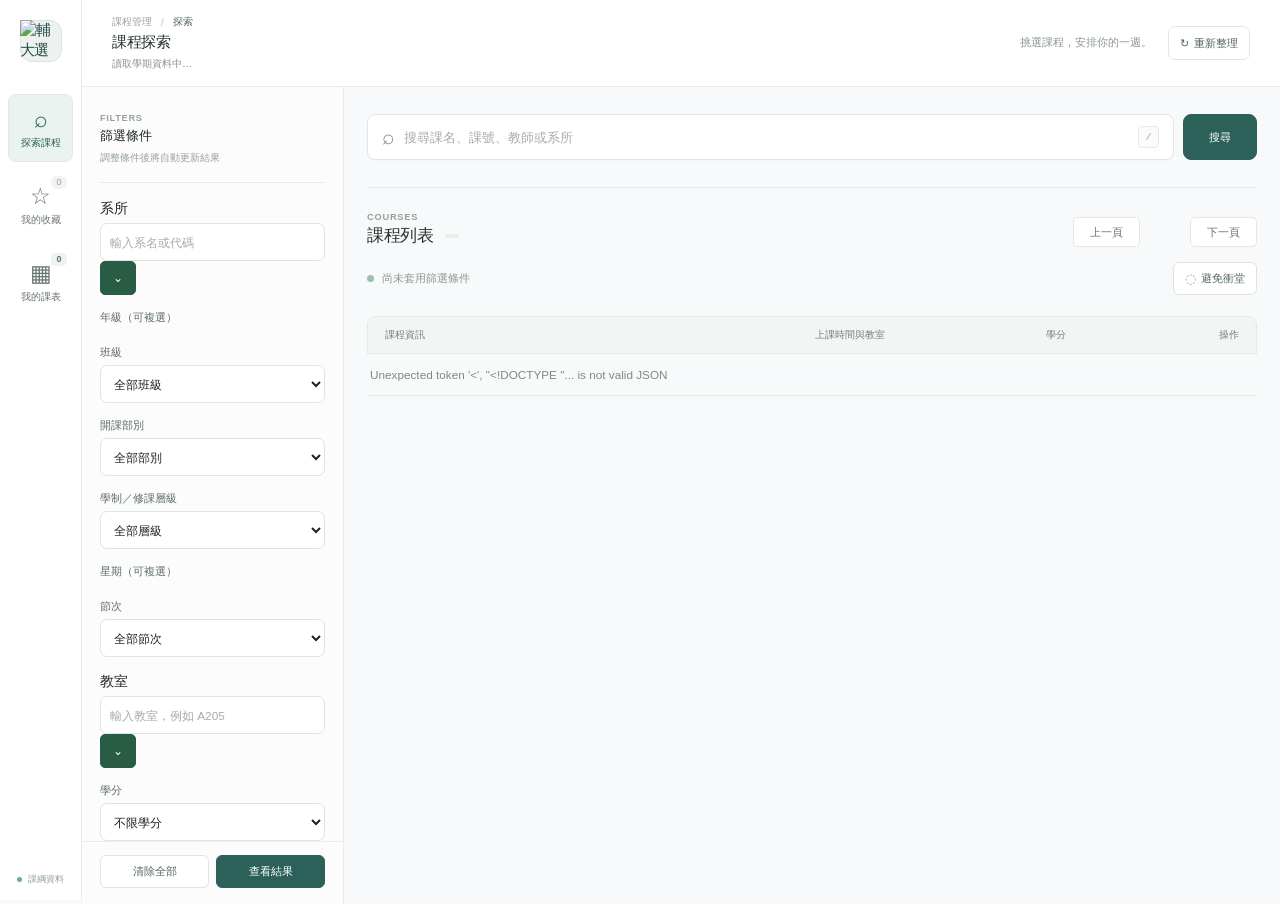
==== commit f6526770: "Replace browser datalists with accessible filter menus; add custom app icon" ====
--- a/static/index.html
+++ b/static/index.html
@@ -4,12 +4,13 @@
   <meta charset="utf-8" />
   <meta name="viewport" content="width=device-width, initial-scale=1" />
   <title>輔大選課工具</title>
+  <link rel="icon" type="image/svg+xml" href="/static/brand-mark.svg" />
   <link rel="stylesheet" href="/static/styles.css" />
 </head>
 <body>
   <main class="shell product-shell">
     <nav class="app-rail" aria-label="主要導覽">
-      <div class="rail-brand" aria-label="輔大選課">F<span>輔大選課</span></div>
+      <div class="rail-brand" aria-label="輔大選課工具"><img src="/static/brand-mark.svg" width="42" height="42" alt="輔大選課工具 Logo" /><span>輔大選課</span></div>
       <div class="rail-navigation">
         <button type="button" id="allCoursesTab" class="rail-item selected" aria-pressed="true">
           <span class="rail-icon" aria-hidden="true">⌕</span><span class="rail-label">探索課程</span>
@@ -52,11 +53,15 @@
       </div>
       <p class="filter-intro">調整條件後將自動更新結果</p>
       <div class="quick-filter-grid">
-        <label class="field"><span>系所</span>
-          <input id="departmentLookup" type="search" list="departmentSuggestions" autocomplete="off" placeholder="搜尋系名或代碼" aria-label="搜尋系所" />
-          <datalist id="departmentSuggestions"></datalist>
+        <div class="field lookup-field" id="departmentLookupField">
+          <label for="departmentLookup"><span>系所</span></label>
+          <div class="lookup-input-row">
+            <input id="departmentLookup" type="search" autocomplete="off" placeholder="輸入系名或代碼" role="combobox" aria-autocomplete="list" aria-expanded="false" aria-controls="departmentMenu" aria-label="搜尋並選擇系所" />
+            <button class="lookup-toggle" id="departmentLookupToggle" type="button" aria-label="展開系所選單" aria-controls="departmentMenu">⌄</button>
+          </div>
+          <div id="departmentMenu" class="lookup-menu hidden" role="listbox" aria-label="系所選項"></div>
           <select id="departmentSelect" hidden><option value="">全部系所</option></select>
-        </label>
+        </div>
         <div class="field"><span>年級（可複選）</span>
           <select id="gradeSelect" hidden><option value="">全部年級</option></select>
           <div id="gradeChips" class="chip-grid" aria-label="年級複選"></div>
@@ -69,11 +74,15 @@
           <div id="weekdayChips" class="chip-grid" aria-label="星期複選"></div>
         </div>
         <label class="field"><span>節次</span><select id="sectionSelect"><option value="">全部節次</option></select></label>
-        <label class="field"><span>教室</span>
-          <input id="roomLookup" type="search" list="roomSuggestions" autocomplete="off" placeholder="搜尋教室代碼" aria-label="搜尋教室" />
-          <datalist id="roomSuggestions"></datalist>
+        <div class="field lookup-field" id="roomLookupField">
+          <label for="roomLookup"><span>教室</span></label>
+          <div class="lookup-input-row">
+            <input id="roomLookup" type="search" autocomplete="off" placeholder="輸入教室，例如 A205" role="combobox" aria-autocomplete="list" aria-expanded="false" aria-controls="roomMenu" aria-label="搜尋並選擇教室" />
+            <button class="lookup-toggle" id="roomLookupToggle" type="button" aria-label="展開教室選單" aria-controls="roomMenu">⌄</button>
+          </div>
+          <div id="roomMenu" class="lookup-menu hidden" role="listbox" aria-label="教室選項"></div>
           <select id="roomSelect" hidden><option value="">全部教室</option></select>
-        </label>
+        </div>
         <label class="field"><span>學分</span><select id="creditsSelect"><option value="">不限學分</option></select></label>
         <label class="field"><span>必／選修</span><select id="reqSelect"><option value="">全部</option></select></label>
       </div>
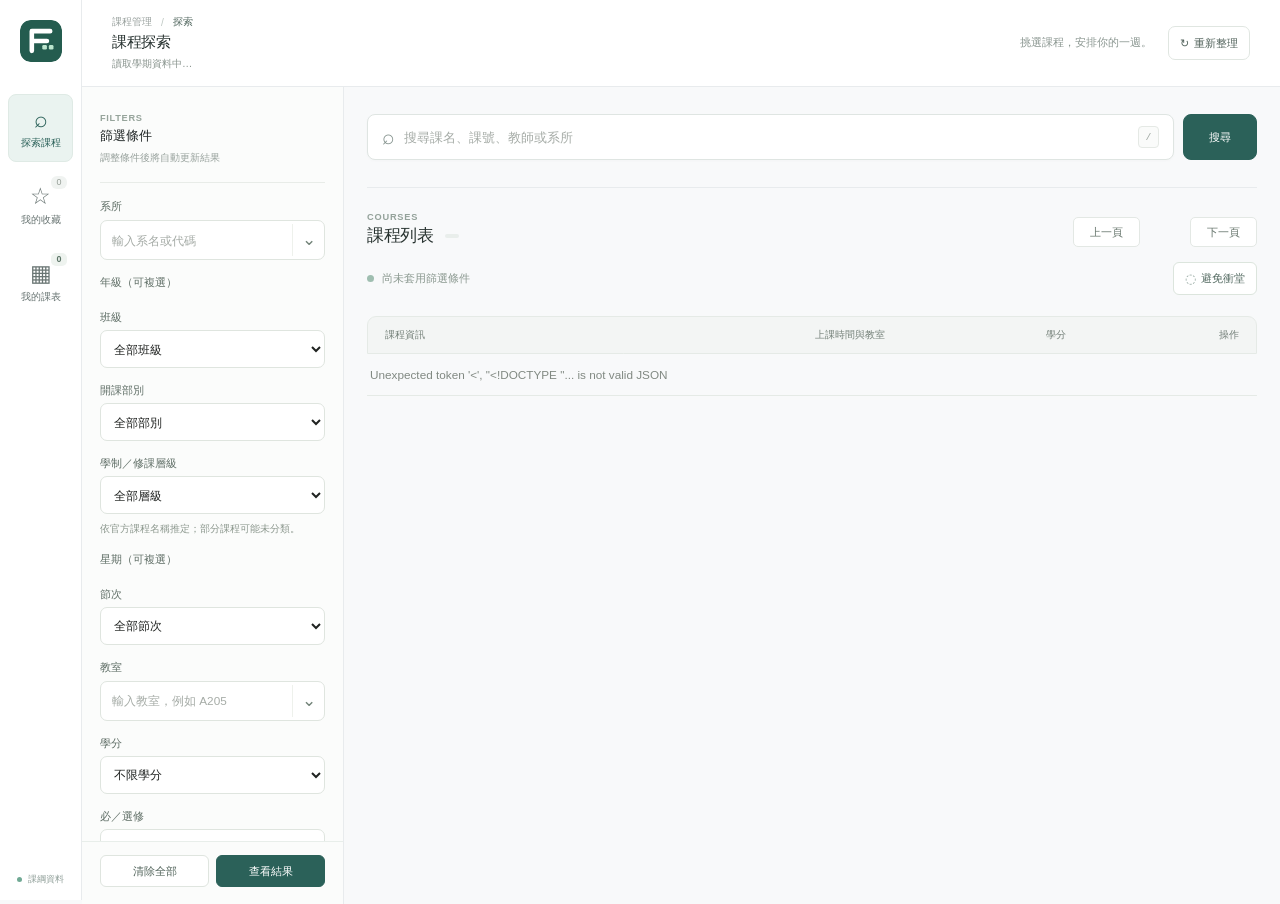
==== commit 38bff1b2: "Clarify study-level estimates and localized filter label" ====
--- a/static/index.html
+++ b/static/index.html
@@ -68,7 +68,7 @@
         </div>
         <label class="field"><span>班級</span><select id="classSelect"><option value="">全部班級</option></select></label>
         <label class="field"><span>開課部別</span><select id="divisionSelect"><option value="">全部部別</option></select></label>
-        <label class="field"><span>學制／修課層級</span><select id="studyLevelSelect"><option value="">全部層級</option></select></label>
+        <label class="field"><span>學制／修課層級</span><select id="studyLevelSelect"><option value="">全部層級</option></select><small class="filter-explainer">依官方課程名稱推定；部分課程可能未分類。</small></label>
         <div class="field"><span>星期（可複選）</span>
           <select id="weekdaySelect" hidden><option value="">全部星期</option><option value="1">星期一</option><option value="2">星期二</option><option value="3">星期三</option><option value="4">星期四</option><option value="5">星期五</option><option value="6">星期六</option><option value="7">星期日</option></select>
           <div id="weekdayChips" class="chip-grid" aria-label="星期複選"></div>
--- a/static/styles.css
+++ b/static/styles.css
@@ -1106,3 +1106,108 @@
   outline: 2px solid #5e977e;
   outline-offset: 3px;
 }
+
+
+/* Accessible filter menus: replace unstyleable native datalist overlays. */
+.product-shell .lookup-field {
+  position: relative;
+  display: block;
+  isolation: isolate;
+}
+.product-shell .lookup-field > label {
+  display: block;
+  margin-bottom: 6px;
+  font-size: .76rem;
+  font-weight: 650;
+  color: #5e6d65;
+}
+.product-shell .lookup-input-row {
+  display: flex;
+  align-items: center;
+  position: relative;
+  min-width: 0;
+  background: #fff;
+  border: 1px solid #dfe5df;
+  border-radius: 7px;
+}
+.product-shell .lookup-input-row:focus-within {
+  outline: 2px solid rgba(42,103,81,.16);
+  border-color: #80a99a;
+}
+.product-shell .lookup-input-row input {
+  flex: 1;
+  width: 100%;
+  min-width: 0;
+  height: 38px;
+  min-height: 38px;
+  padding: 6px 8px 6px 11px;
+  color: #253c30;
+  border: 0 !important;
+  outline: 0 !important;
+  box-shadow: none !important;
+  background: transparent !important;
+}
+.product-shell .lookup-input-row input:focus { outline: 0 !important; box-shadow: none !important; }
+.product-shell .lookup-toggle {
+  border: 0;
+  border-left: 1px solid #eef1ec;
+  background: transparent;
+  color: #728378;
+  border-radius: 0 6px 6px 0;
+  height: 32px;
+  min-width: 32px;
+  font-size: 1.18rem;
+  line-height: 1;
+  padding: 0;
+}
+.product-shell .lookup-toggle:hover { background: #f0f5f1; color: #245c4f; filter: none; }
+.product-shell .lookup-menu {
+  position: absolute;
+  top: calc(100% + 5px);
+  left: 0;
+  right: 0;
+  z-index: 90;
+  display: grid;
+  gap: 2px;
+  overflow: auto;
+  max-height: min(330px, calc(100dvh - 155px));
+  padding: 6px;
+  border: 1px solid #dae5dc;
+  border-radius: 9px;
+  background: #fff;
+  box-shadow: 0 12px 34px rgba(18,38,23,.16);
+  scrollbar-width: thin;
+}
+.product-shell .lookup-menu.lookup-up { top: auto; bottom: calc(100% + 5px); }
+.product-shell .lookup-option {
+  display: grid;
+  align-items: center;
+  text-align: left;
+  gap: 1px;
+  width: 100%;
+  min-height: 40px;
+  padding: 7px 10px;
+  border: 0;
+  border-radius: 6px;
+  background: transparent;
+  color: #2d3f32;
+  font-weight: 570;
+  white-space: normal;
+  overflow-wrap: anywhere;
+  cursor: pointer;
+}
+.product-shell .lookup-option:hover,
+.product-shell .lookup-option.active { background: #eef5f0; color: #245c4f; filter: none; }
+.product-shell .lookup-option.is-selected { background: #f2f7f3; }
+.lookup-option-main { font-size: .81rem; line-height: 1.45; }
+.lookup-option-detail { font-size: .69rem; color: #8a9a8e; font-weight: 450; line-height: 1.25; }
+.lookup-empty, .lookup-footnote { margin: 5px 7px; color: #86948b; line-height: 1.45; font-size: .72rem; }
+.product-shell .rail-brand { border: none; padding: 0; background: transparent; overflow: visible; }
+.product-shell .rail-brand > img { width: 42px; height: 42px; display: block; border-radius: 11px; }
+.schedule-brand { display: grid; place-items: center; flex: 0 0 42px; }
+.schedule-brand > img { width: 42px; height: 42px; border-radius: 11px; display: block; }
+.filter-explainer { color:#8b978d; font-size:.69rem; line-height:1.5; padding-top:3px; }
+@media(max-width: 680px) {
+  .schedule-brand { flex-basis: 36px; }
+  .schedule-brand > img { width: 36px; height: 36px; }
+}
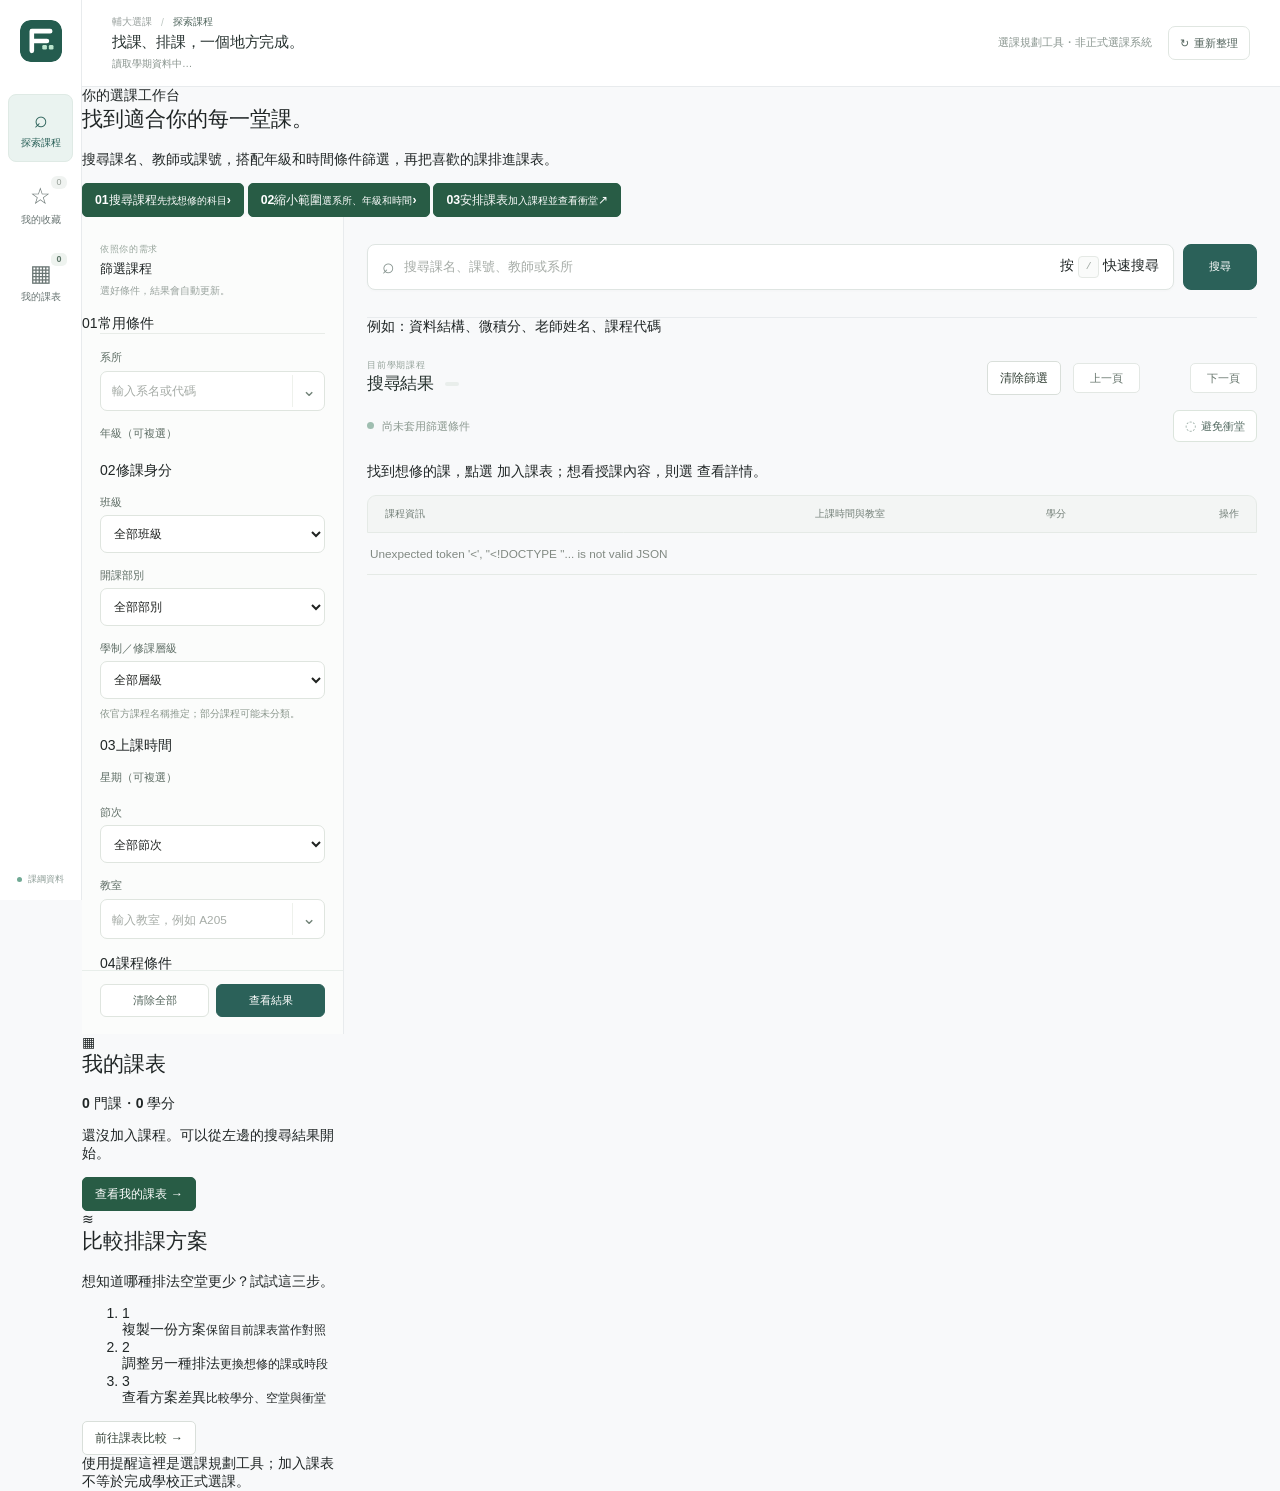
==== commit 2857010c: "Introduce guided search flow, clear course actions and live timetable preview" ====
--- a/static/index.html
+++ b/static/index.html
@@ -6,11 +6,15 @@
   <title>輔大選課工具</title>
   <link rel="icon" type="image/svg+xml" href="/static/brand-mark.svg" />
   <link rel="stylesheet" href="/static/styles.css" />
+  <link rel="stylesheet" href="/static/guided-ui.css" />
 </head>
 <body>
   <main class="shell product-shell">
     <nav class="app-rail" aria-label="主要導覽">
-      <div class="rail-brand" aria-label="輔大選課工具"><img src="/static/brand-mark.svg" width="42" height="42" alt="輔大選課工具 Logo" /><span>輔大選課</span></div>
+      <div class="rail-brand" aria-label="輔大選課工具">
+        <img src="/static/brand-mark.svg" width="44" height="44" alt="" />
+        <span>輔大選課<small>COURSE PLANNER</small></span>
+      </div>
       <div class="rail-navigation">
         <button type="button" id="allCoursesTab" class="rail-item selected" aria-pressed="true">
           <span class="rail-icon" aria-hidden="true">⌕</span><span class="rail-label">探索課程</span>
@@ -30,28 +34,48 @@
     <header class="hero">
       <div class="hero-identity">
         <div class="hero-copy">
-          <div class="hero-breadcrumb">課程管理 <span aria-hidden="true">/</span> <strong>探索</strong></div>
-          <h1>課程探索</h1>
+          <div class="hero-breadcrumb">輔大選課 <span aria-hidden="true">/</span> <strong>探索課程</strong></div>
+          <h1>找課、排課，一個地方完成。</h1>
           <p id="termText" class="muted small">讀取學期資料中…</p>
         </div>
       </div>
       <div class="hero-actions">
-        <span class="header-help">挑選課程，安排你的一週。</span>
+        <span class="header-help">選課規劃工具・非正式選課系統</span>
         <button id="refreshBtn" class="text-btn" title="重新讀取課程資料">↻ <span>重新整理</span></button>
       </div>
     </header>
+
+    <section class="journey-intro" aria-label="開始選課">
+      <div class="journey-copy">
+        <span class="journey-eyebrow">你的選課工作台</span>
+        <h2>找到適合你的每一堂課。</h2>
+        <p>搜尋課名、教師或課號，搭配年級和時間條件篩選，再把喜歡的課排進課表。</p>
+      </div>
+      <div class="journey-steps" role="group" aria-label="三步驟選課指引">
+        <button type="button" id="guideSearchBtn" class="journey-step">
+          <span class="journey-number">01</span><span><strong>搜尋課程</strong><small>先找想修的科目</small></span><span class="step-chevron">›</span>
+        </button>
+        <button type="button" id="guideFilterBtn" class="journey-step">
+          <span class="journey-number">02</span><span><strong>縮小範圍</strong><small>選系所、年級和時間</small></span><span class="step-chevron">›</span>
+        </button>
+        <button type="button" id="guideScheduleBtn" class="journey-step">
+          <span class="journey-number">03</span><span><strong>安排課表</strong><small>加入課程並查看衝堂</small></span><span class="step-chevron">↗</span>
+        </button>
+      </div>
+    </section>
 
     <button id="filterBackdrop" class="filter-backdrop" type="button" aria-label="關閉篩選面板" tabindex="-1"></button>
     <div class="workspace-layout">
     <aside class="panel search-panel" id="filterPanel" aria-label="課程篩選條件">
       <div class="filter-heading">
         <div>
-          <div class="filter-eyebrow">FILTERS</div>
-          <h2>篩選條件</h2>
+          <div class="filter-eyebrow">依照你的需求</div>
+          <h2>篩選課程</h2>
         </div>
         <button type="button" id="closeFiltersBtn" class="text-btn close-filters" aria-label="關閉篩選">✕</button>
       </div>
-      <p class="filter-intro">調整條件後將自動更新結果</p>
+      <p class="filter-intro">選好條件，結果會自動更新。</p>
+      <div class="filter-group-label"><span>01</span><strong>常用條件</strong></div>
       <div class="quick-filter-grid">
         <div class="field lookup-field" id="departmentLookupField">
           <label for="departmentLookup"><span>系所</span></label>
@@ -66,9 +90,11 @@
           <select id="gradeSelect" hidden><option value="">全部年級</option></select>
           <div id="gradeChips" class="chip-grid" aria-label="年級複選"></div>
         </div>
+        <div class="filter-group-label group-identity"><span>02</span><strong>修課身分</strong></div>
         <label class="field"><span>班級</span><select id="classSelect"><option value="">全部班級</option></select></label>
         <label class="field"><span>開課部別</span><select id="divisionSelect"><option value="">全部部別</option></select></label>
         <label class="field"><span>學制／修課層級</span><select id="studyLevelSelect"><option value="">全部層級</option></select><small class="filter-explainer">依官方課程名稱推定；部分課程可能未分類。</small></label>
+        <div class="filter-group-label group-time"><span>03</span><strong>上課時間</strong></div>
         <div class="field"><span>星期（可複選）</span>
           <select id="weekdaySelect" hidden><option value="">全部星期</option><option value="1">星期一</option><option value="2">星期二</option><option value="3">星期三</option><option value="4">星期四</option><option value="5">星期五</option><option value="6">星期六</option><option value="7">星期日</option></select>
           <div id="weekdayChips" class="chip-grid" aria-label="星期複選"></div>
@@ -83,12 +109,13 @@
           <div id="roomMenu" class="lookup-menu hidden" role="listbox" aria-label="教室選項"></div>
           <select id="roomSelect" hidden><option value="">全部教室</option></select>
         </div>
+        <div class="filter-group-label group-credit"><span>04</span><strong>課程條件</strong></div>
         <label class="field"><span>學分</span><select id="creditsSelect"><option value="">不限學分</option></select></label>
         <label class="field"><span>必／選修</span><select id="reqSelect"><option value="">全部</option></select></label>
       </div>
 
       <details class="advanced-filter" id="advancedFilters">
-        <summary>更多篩選條件 <span id="advancedCount" class="badge neutral-badge">0</span></summary>
+        <summary>進階篩選 <span id="advancedCount" class="badge neutral-badge">0</span></summary>
 
         <div class="filter-group">
           <h3>基本條件</h3>
@@ -143,20 +170,22 @@
             <span>快速搜尋</span>
             <input id="searchInput" type="search" placeholder="搜尋課名、課號、教師或系所" autocomplete="off" />
           </label>
-          <kbd class="search-shortcut" aria-label="快速搜尋快捷鍵">/</kbd>
+          <span class="search-shortcut-help" title="按 / 可以讓游標快速跳到搜尋欄">按 <kbd class="search-shortcut">/</kbd> 快速搜尋</span>
         </div>
         <button id="searchBtn">搜尋</button>
       </div>
+      <p class="search-helper">例如：資料結構、微積分、老師姓名、課程代碼</p>
       <div class="results-head">
         <div class="results-title">
-          <span class="section-kicker">COURSES</span>
+          <span class="section-kicker">目前學期課程</span>
           <div class="results-title-line">
-            <h2 id="resultsHeading">課程列表</h2>
+            <h2 id="resultsHeading">搜尋結果</h2>
             <span id="resultCount" class="results-count muted small"></span>
           </div>
         </div>
         <div class="results-tools">
           <button type="button" id="mobileFiltersBtn" class="secondary mobile-filters" aria-controls="filterPanel" aria-expanded="false">篩選條件 <span aria-hidden="true">☷</span></button>
+          <button type="button" id="clearResultsFiltersBtn" class="secondary clear-result-filters">清除篩選</button>
           <div class="pager"><button id="prevPageBtn" class="secondary" aria-label="上一頁">上一頁</button><span id="pageText" class="muted small"></span><button id="nextPageBtn" class="secondary" aria-label="下一頁">下一頁</button></div>
         </div>
       </div>
@@ -164,11 +193,13 @@
         <div class="active-filters-wrap">
           <span class="summary-dot" aria-hidden="true"></span>
           <span id="activeFilterText" class="muted small">尚未套用篩選條件</span>
+          <div id="activeFilterChips" class="active-filter-chips" aria-label="已套用篩選"></div>
         </div>
         <div class="view-actions">
           <button type="button" id="conflictFreeBtn" class="quiet-action" aria-pressed="false" title="排除與目前課表衝堂的課程">避免衝堂</button>
         </div>
       </div>
+      <p class="result-hint">找到想修的課，點選 <strong>加入課表</strong>；想看授課內容，則選 <strong>查看詳情</strong>。</p>
       <div class="course-list-head" aria-hidden="true">
         <span>課程資訊</span><span>授課教師</span><span>上課時間與教室</span><span>學分</span><span class="head-actions">操作</span>
       </div>
@@ -176,6 +207,27 @@
       <div id="status" class="status">載入中…</div>
       <div id="courseList" class="course-list"></div>
     </section>
+    <aside class="planning-sidebar" aria-label="選課工具">
+      <section class="planning-card planner-preview">
+        <div class="planning-card-top"><span class="planning-symbol" aria-hidden="true">▦</span><h2>我的課表</h2></div>
+        <p class="planning-count"><strong id="plannerCourseCount">0 門課</strong><span>・</span><strong id="plannerCredits">0 學分</strong></p>
+        <div id="plannerCourseList" class="planning-course-list">
+          <p class="planning-empty">還沒加入課程。可以從左邊的搜尋結果開始。</p>
+        </div>
+        <button id="openPlannerBtn" class="planning-cta" type="button">查看我的課表 <span aria-hidden="true">→</span></button>
+      </section>
+      <section class="planning-card comparison-guide">
+        <div class="planning-card-top"><span class="planning-symbol" aria-hidden="true">≋</span><h2>比較排課方案</h2></div>
+        <p class="comparison-lead">想知道哪種排法空堂更少？試試這三步。</p>
+        <ol class="comparison-guide-steps">
+          <li><span>1</span><div><strong>複製一份方案</strong><small>保留目前課表當作對照</small></div></li>
+          <li><span>2</span><div><strong>調整另一種排法</strong><small>更換想修的課或時段</small></div></li>
+          <li><span>3</span><div><strong>查看方案差異</strong><small>比較學分、空堂與衝堂</small></div></li>
+        </ol>
+        <button id="openComparisonBtn" type="button" class="secondary comparison-link">前往課表比較 →</button>
+      </section>
+      <div class="planning-note"><strong>使用提醒</strong><span>這裡是選課規劃工具；加入課表不等於完成學校正式選課。</span></div>
+    </aside>
     </div>
     </div>
   </main>
@@ -209,9 +261,9 @@
       <div class="course-time-cell"><span class="meeting-text"></span></div>
       <div class="course-credit-cell"><span class="course-credits"></span></div>
       <div class="course-actions">
-        <button class="detail-btn secondary" title="查看課程詳細資料">詳情</button>
-        <a class="outline-link" target="_blank" rel="noopener" title="開啟官方課綱" aria-label="開啟官方課綱">↗</a>
-        <button class="add-btn">加入</button>
+        <button class="add-btn">＋ 加入課表</button>
+        <button class="detail-btn secondary" title="查看課程詳細資料">查看詳情</button>
+        <a class="outline-link" target="_blank" rel="noopener" title="開啟官方課綱" aria-label="開啟官方課綱">官方課綱 ↗</a>
       </div>
     </article>
   </template>
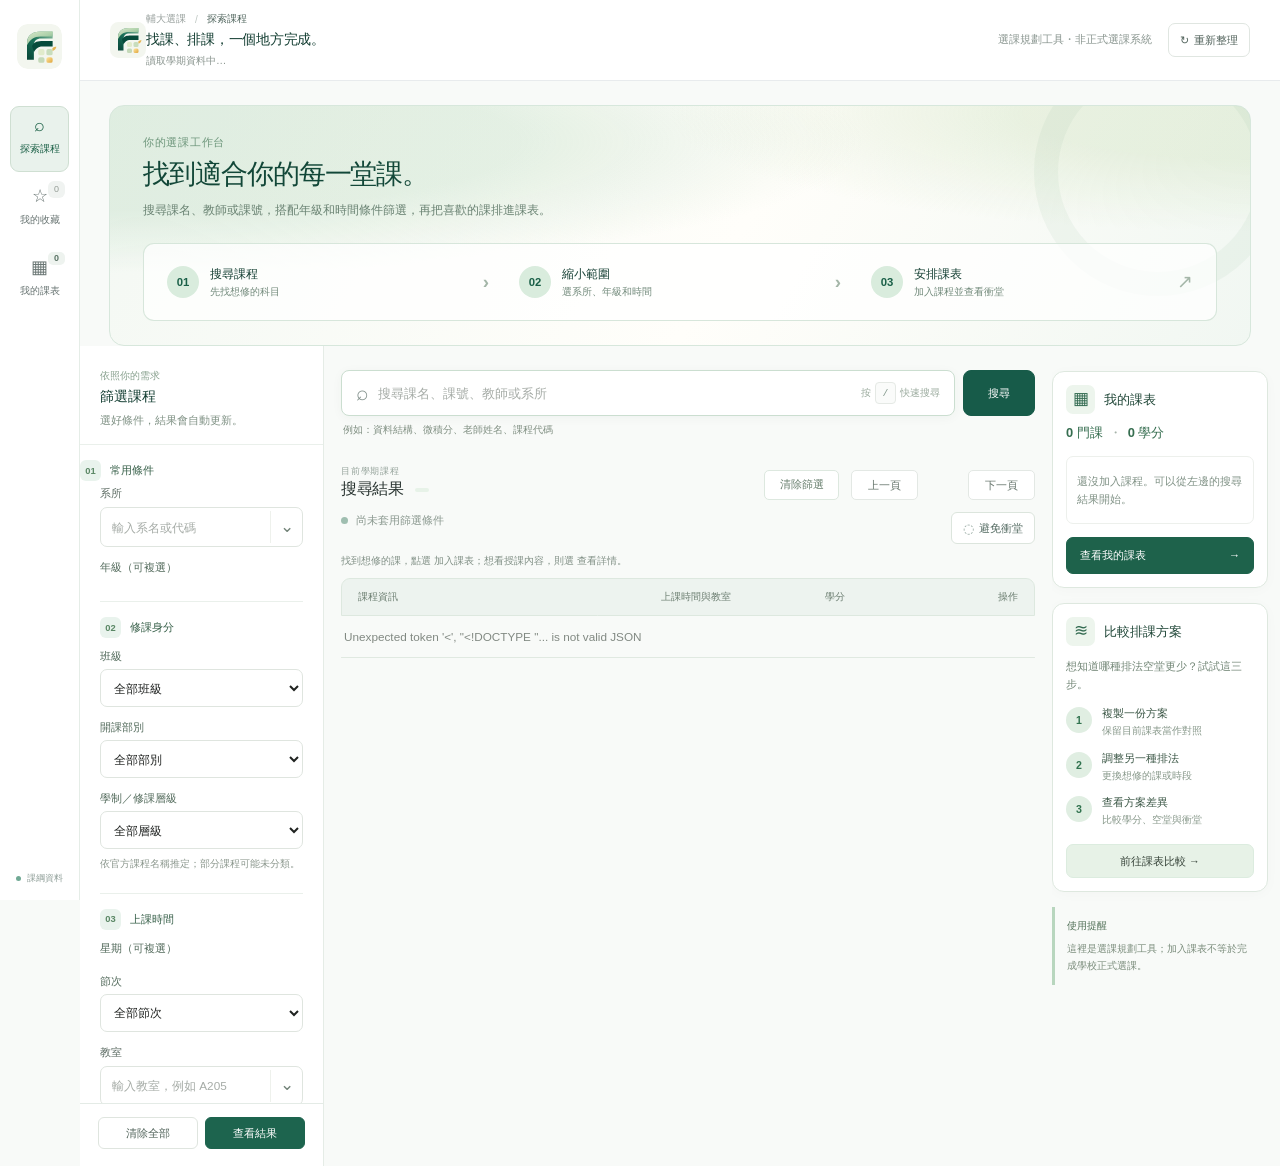
==== commit 77210525: "Add compact mobile app icon beside search header" ====
--- a/static/index.html
+++ b/static/index.html
@@ -33,6 +33,7 @@
     <div class="app-content">
     <header class="hero">
       <div class="hero-identity">
+        <img class="hero-mobile-brand" src="/static/brand-mark.svg" width="36" height="36" alt="" />
         <div class="hero-copy">
           <div class="hero-breadcrumb">輔大選課 <span aria-hidden="true">/</span> <strong>探索課程</strong></div>
           <h1>找課、排課，一個地方完成。</h1>
--- a/static/guided-ui.css
+++ b/static/guided-ui.css
@@ -0,0 +1,399 @@
+/* Guided Course Explorer: deliberately applied over the existing design.
+   Keeps all application controls and behavior, adds a clearer product hierarchy. */
+:root {
+  --guide-ink:#123d31;
+  --guide-forest:#155849;
+  --guide-pine:#0c473b;
+  --guide-muted:#66786f;
+  --guide-border:#e0eae3;
+  --guide-soft:#eff6f1;
+  --guide-surface:#ffffff;
+}
+body { background:#f8faf8; }
+.shell.product-shell { grid-template-columns:166px minmax(0,1fr); background:#f8faf8; }
+.product-shell .app-rail {
+  padding:24px 10px 16px;
+  background:#fff;
+  border-right:1px solid #e5ede7;
+}
+.product-shell .rail-brand {
+  width:100%;
+  height:auto;
+  display:flex;
+  align-items:center;
+  justify-content:flex-start;
+  gap:9px;
+  padding:2px 3px;
+  color:var(--guide-ink);
+  border:none;
+  box-shadow:none;
+  white-space:nowrap;
+}
+.product-shell .rail-brand img { width:45px;height:45px;flex:0 0 45px;border-radius:11px; }
+.product-shell .rail-brand > span {
+  display:block;
+  font-size:1rem;
+  font-weight:790;
+  line-height:1.2;
+  letter-spacing:-.03em;
+}
+.product-shell .rail-brand small {
+  display:block;
+  margin-top:4px;
+  color:#9aac9c;
+  font-size:.52rem;
+  font-weight:680;
+  letter-spacing:.075em;
+}
+.product-shell .rail-navigation { margin-top:37px;gap:5px; }
+.product-shell .rail-item {
+  display:flex;
+  flex-direction:row;
+  justify-content:flex-start;
+  align-items:center;
+  min-height:48px;
+  width:100%;
+  gap:9px;
+  padding:9px 12px;
+  text-align:left;
+  font-size:.82rem;
+  font-weight:650;
+  border-radius:9px;
+}
+.product-shell .rail-item.selected {
+  border:1px solid #cfdfd2;
+  background:#e9f2ec;
+  color:#1d6248;
+}
+.product-shell .rail-icon { font-size:1.28rem;width:21px;height:22px; }
+.product-shell .rail-label { margin:0; }
+.product-shell .rail-count {position:static; margin-left:auto;min-width:17px;padding:3px 5px; }
+.product-shell .rail-bottom {margin-top:auto;line-height:1.4;white-space:normal;text-align:center;}
+.product-shell > .app-content > .hero {
+  padding:12px 30px;
+  min-height:80px;
+  background:#fff;
+}
+.product-shell .hero h1 {font-size:1.02rem;color:var(--guide-ink);}
+.product-shell .hero-breadcrumb {font-size:.72rem;margin-bottom:3px;}
+.product-shell #termText {max-width:580px;}
+.journey-intro {
+  position:relative;
+  margin:24px 29px 0;
+  overflow:hidden;
+  border-radius:15px;
+  border:1px solid #d7e7dc;
+  background:
+    radial-gradient(ellipse at 3% 15%, rgba(159,203,166,.24) 0 24%, transparent 46%),
+    radial-gradient(ellipse at 100% 3%, rgba(194,217,172,.30) 0 14%, transparent 36%),
+    linear-gradient(120deg,#f3f8f3 0%,#fffefa 55%,#f1f7f2 100%);
+  padding:30px 33px 24px;
+  color:#153d30;
+}
+.journey-intro:before {
+  position:absolute;right:-32px;top:-58px;
+  content:"";height:200px;width:200px;
+  border:24px solid rgba(123,170,138,.085);
+  border-radius:50%;
+  pointer-events:none;
+}
+.journey-copy {position:relative;z-index:1;max-width:750px;}
+.journey-eyebrow {
+  display:block;color:#6d967b;font-size:.76rem;
+  font-weight:760;letter-spacing:.07em;margin-bottom:7px;
+}
+.journey-copy h2 {
+  margin:0;color:#124738;font-weight:800;
+  letter-spacing:-.04em;font-size:clamp(1.34rem,2.1vw,1.9rem);line-height:1.3;
+}
+.journey-copy p {margin:8px 0 0;color:#698272;font-size:.87rem;line-height:1.65;}
+.journey-steps {
+  position:relative;z-index:1;
+  display:grid;grid-template-columns:repeat(3,minmax(0,1fr));
+  margin-top:23px;padding:12px;
+  gap:8px;
+  background:rgba(255,255,255,.72);
+  border:1px solid rgba(205,224,210,.8);
+  border-radius:11px;
+}
+.journey-step {
+  display:flex;align-items:center;gap:11px;
+  min-width:0;text-align:left;border:1px solid transparent;
+  border-radius:8px;background:transparent;
+  padding:9px 10px;color:var(--guide-ink);
+}
+.journey-step:hover:not(:disabled),.journey-step:focus-visible {
+  background:#edf6ef;border-color:#d9e9dd;filter:none;
+}
+.journey-number {
+  display:grid;place-items:center;
+  width:32px;height:32px;min-width:32px;
+  border-radius:50%;background:#d9ecdd;color:#1a6048;
+  font-size:.81rem;font-weight:790;
+}
+.journey-step strong {display:block;font-weight:710;font-size:.84rem;}
+.journey-step small {display:block;margin-top:4px;font-size:.72rem;color:#728a7b;}
+.step-chevron {margin-left:auto;font-size:1.35rem;color:#a4b6a8;}
+.product-shell .workspace-layout {
+  display:grid;grid-template-columns:256px minmax(0,1fr) 254px;
+  gap:0;min-height:auto;padding:0;
+  align-items:start;
+}
+.product-shell .search-panel {
+  top:80px;
+  height:calc(100dvh - 80px);
+  max-height:calc(100dvh - 80px);
+  border-right:1px solid #e5ece6;
+  background:#fff;
+}
+.product-shell .filter-heading {padding:24px 20px 0;}
+.product-shell .filter-eyebrow {font-size:.69rem;color:#87a08d;letter-spacing:0;}
+.product-shell .filter-heading h2 {font-size:1.02rem;color:var(--guide-ink);}
+.product-shell .filter-intro {margin:7px 20px 16px;font-size:.78rem;color:#7f9184;}
+.product-shell .quick-filter-grid {gap:14px;margin:0 20px;padding:8px 0 20px;border-top:0;}
+.filter-group-label {
+  display:flex;align-items:center;gap:9px;
+  grid-column:1/-1;margin:7px 0 -2px;
+  border-top:1px solid #eaf0eb;
+  padding-top:15px;color:#365f48;
+}
+.filter-group-label:first-child {border-top:0;padding-top:0;}
+.filter-group-label span {
+  display:grid;place-items:center;
+  height:21px;min-width:21px;padding:0 2px;
+  border-radius:6px;background:#e9f3ed;color:#5a8765;
+  font-size:.67rem;font-weight:780;
+}
+.filter-group-label strong {font-size:.81rem;font-weight:770;}
+.product-shell .search-panel .field > span {font-size:.76rem;color:#526a5b;}
+.product-shell .filter-chip {border-radius:7px;min-height:32px;}
+.product-shell .advanced-filter {margin-bottom:0;}
+.product-shell .search-toolbar {background:#fff;border-top:1px solid #e4ebe6;}
+.product-shell .search-toolbar .toolbar-actions #applyFiltersBtn {background:#1d644e;border-color:#1d644e;}
+.product-shell .results-column {
+  max-width:none;min-width:0;
+  padding:25px 22px 78px;
+  background:#f8faf8;
+}
+.product-shell .search-primary {
+  padding:0 0 0;gap:8px;border:0;
+}
+.product-shell .search-input-wrap {
+  background:#fff;
+  height:46px;
+  border:1px solid #cbded0;
+  box-shadow:0 2px 11px rgba(24,67,40,.04);
+}
+.product-shell .search-input-wrap:focus-within {border-color:#68a081;box-shadow:0 0 0 3px rgba(43,124,79,.12);}
+.product-shell .search-primary > button {
+  background:#175b49;border-color:#175b49;
+  border-radius:8px;width:72px;
+}
+.product-shell .search-primary > button:hover {background:#0c473b;}
+.search-shortcut-help {display:flex;align-items:center;gap:4px;white-space:nowrap;font-size:.72rem;color:#9bab9e;}
+.product-shell .search-shortcut {color:#81978a;}
+.search-helper {margin:7px 2px 0;color:#819083;font-size:.73rem;}
+.product-shell .results-head {margin:28px 0 12px;}
+.product-shell .results-title h2 {font-size:1.14rem;}
+.product-shell .results-count {color:#236849;background:#e7f2e8;}
+.product-shell .results-tools .clear-result-filters {
+  font-size:.75rem;min-width:75px;padding:7px 8px;background:#fff;
+  color:#677e6d;border:1px solid #dde8df;
+}
+.product-shell .course-view-toolbar {
+  flex-wrap:wrap;align-items:start;
+  margin:0 0 8px;padding:0;
+}
+.product-shell .active-filters-wrap {display:flex;flex:1;min-width:0;flex-wrap:wrap;gap:8px;align-items:center;}
+.product-shell #activeFilterText {overflow:visible;white-space:normal;text-overflow:clip;max-width:none;}
+.active-filter-chips {display:flex;gap:5px;align-items:center;flex-wrap:wrap;}
+.active-filter-chip {
+  padding:5px 9px;border:1px solid #dbe8de;
+  border-radius:999px;
+  background:#eff5ef;
+  color:#416752;font-size:.72rem;font-weight:590;
+  cursor:pointer;
+}
+.active-filter-chip:hover:not(:disabled) {background:#daeedd;color:#175c40;filter:none;}
+.result-hint {color:#819086;font-size:.73rem;margin:10px 0;}
+.product-shell .course-list-head {
+  background:#edf3ef;color:#6d7f72;border-color:#dde8df;
+  padding:11px 16px;
+}
+.product-shell .course-list {border-color:#e0e9e1;background:#fff;}
+.product-shell .course-card {padding:19px 16px;background:#fff;transition:background-color .12s ease;}
+.product-shell .course-card:hover {background:#fbfdfb;}
+.product-shell .course-name {color:#203f30;font-size:1rem;}
+.product-shell .course-tags .req-badge {color:#1c7050;background:#e7f3e9;}
+.product-shell .course-actions {
+  display:flex;flex-direction:column;align-items:stretch;
+  gap:6px;min-width:119px;
+}
+.product-shell .course-actions button,.product-shell .course-actions a {
+  width:100%;text-align:center;justify-content:center;min-height:31px;
+  font-size:.73rem;padding:7px 9px;
+}
+.product-shell .course-actions .add-btn {
+  background:#17664f;border-color:#17664f;color:#fff;
+  font-weight:720;border-radius:6px;
+}
+.product-shell .course-actions .add-btn:disabled {background:#e8f0e9;color:#54856b;border-color:#d6e8da;}
+.product-shell .course-actions .detail-btn {
+  background:#fff;border:1px solid #d8e5da;
+  color:#436550;border-radius:6px;
+}
+.product-shell .course-actions .outline-link {
+  color:#33715a;background:transparent;text-decoration:none;
+  font-size:.72rem;min-height:25px;
+}
+.product-shell .course-actions .outline-link:hover {text-decoration:underline;}
+.product-shell .empty-result {gap:12px;}
+.product-shell .empty-result button {margin:8px auto 0;}
+.product-shell .planning-sidebar {
+  position:sticky;top:96px;
+  align-self:start;
+  height:auto;max-height:calc(100dvh - 112px);
+  overflow:auto;
+  scrollbar-width:thin;
+  display:grid;gap:15px;
+  padding:25px 17px 35px 0;
+}
+.planning-card {
+  background:#fff;
+  border:1px solid #dee8df;
+  border-radius:12px;
+  padding:17px;
+  box-shadow:0 2px 14px rgba(16,48,25,.025);
+}
+.planning-card-top {display:flex;align-items:center;gap:9px;margin-bottom:11px;}
+.planning-card-top h2 {font-size:.93rem;color:#204738;margin:0;font-weight:760;}
+.planning-symbol {
+  display:grid;place-items:center;
+  border-radius:7px;
+  width:29px;height:29px;
+  background:#edf5ed;color:#326a50;
+  font-size:1.2rem;line-height:1;
+}
+.planning-count {display:flex;gap:6px;align-items:center;color:#366e50;font-size:.92rem;margin:0 0 14px;}
+.planning-count strong {font-weight:750;}
+.planning-count span {color:#a6b3aa;}
+.planning-course-list {border:1px solid #edf0ec;border-radius:7px;overflow:hidden;margin-bottom:13px;}
+.planning-course-row {
+  display:grid;grid-template-columns:52px minmax(0,1fr);
+  gap:5px;padding:9px 8px;border-bottom:1px solid #edf0ec;
+  align-items:center;font-size:.73rem;color:#40584a;
+}
+.planning-course-row:last-child {border-bottom:0;}
+.planning-course-code {font-weight:720;color:#547361;overflow:hidden;text-overflow:ellipsis;}
+.planning-course-name {overflow:hidden;text-overflow:ellipsis;white-space:nowrap;}
+.planning-empty {margin:0;padding:15px 10px;font-size:.76rem;color:#809286;line-height:1.7;}
+.planning-more {margin:0;padding:8px 9px;font-size:.72rem;color:#768777;background:#f9fbf9;}
+.planning-cta {
+  display:flex;align-items:center;justify-content:space-between;
+  width:100%;border-radius:7px;padding:10px 13px;
+  background:#1e624b;border-color:#1e624b;color:#fff;
+  font-size:.81rem;font-weight:740;
+}
+.planning-cta:hover {background:#12533f;}
+.comparison-lead {margin:0 0 14px;color:#728676;font-size:.76rem;line-height:1.7;}
+.comparison-guide-steps {margin:0;padding:0;list-style:none;display:grid;gap:13px;}
+.comparison-guide-steps li {display:flex;align-items:flex-start;gap:10px;}
+.comparison-guide-steps li > span {
+  flex:0 0 26px;height:26px;display:grid;place-items:center;
+  background:#e0eee2;border-radius:50%;color:#31734f;
+  font-size:.76rem;font-weight:760;
+}
+.comparison-guide-steps strong {display:block;color:#3a5645;font-size:.76rem;font-weight:730;}
+.comparison-guide-steps small {display:block;margin-top:3px;color:#87988a;font-size:.68rem;line-height:1.5;}
+.comparison-link {
+  margin-top:17px;width:100%;padding:9px 10px;
+  color:#21664c;background:#e7f2e7!important;border:1px solid #dcecdf!important;
+  border-radius:7px;font-size:.77rem;font-weight:700;
+}
+.planning-note {
+  padding:11px 12px;
+  border-left:3px solid #b8d6be;
+  display:grid;gap:6px;color:#7b8d7c;
+  font-size:.72rem;line-height:1.65;
+}
+.planning-note strong {font-size:.73rem;color:#517057;}
+/* Narrow desktop: keep the planner at the right without crushing courses. */
+@media(max-width:1540px) {
+  .shell.product-shell {grid-template-columns:80px minmax(0,1fr);}
+  .product-shell .rail-brand {justify-content:center;padding:0;}
+  .product-shell .rail-brand > span {display:none;}
+  .product-shell .rail-item {flex-direction:column;min-height:66px;padding:8px 3px;gap:3px;font-size:.69rem;}
+  .product-shell .rail-label {margin-top:2px;}
+  .product-shell .rail-count {position:absolute;right:3px;top:3px;margin:0;}
+  .product-shell .workspace-layout {grid-template-columns:244px minmax(0,1fr) 228px;}
+  .product-shell .results-column {padding:24px 17px 70px;}
+  .product-shell .planning-sidebar {padding-right:12px;}
+  .planning-card {padding:13px;}
+}
+@media(max-width:1270px) {
+  .product-shell .workspace-layout {grid-template-columns:240px minmax(0,1fr);}
+  .product-shell .planning-sidebar {
+    position:static;grid-column:2;max-height:none;overflow:visible;
+    display:grid;grid-template-columns:1fr 1fr;
+    padding:0 17px 26px;gap:12px;
+  }
+  .planning-note {grid-column:1/-1;}
+}
+@media(max-width:1120px) {
+  .product-shell .workspace-layout {display:flex;flex-direction:column;}
+  .product-shell .search-panel {top:0;height:100dvh;max-height:100dvh;}
+  .product-shell .results-column {width:100%;}
+  .product-shell .planning-sidebar {width:100%;padding:0 17px 28px;}
+  .journey-intro {margin:19px 17px 0;padding:24px 20px;}
+  .product-shell .mobile-filters {display:inline-flex;}
+  .filter-group-label {border-top:1px solid #eaf0eb;}
+}
+@media(max-width:780px) {
+  .journey-steps {gap:4px;padding:5px;}
+  .journey-step {padding:9px 6px;gap:7px;}
+  .journey-step small {display:none;}
+  .journey-number {width:28px;height:28px;min-width:28px;}
+  .step-chevron {display:none;}
+  .product-shell .course-card {padding:14px 13px;}
+  .product-shell .course-actions {min-width:115px;}
+  .product-shell .planning-sidebar {display:grid;grid-template-columns:1fr 1fr;}
+}
+@media(max-width:680px) {
+  .shell.product-shell {display:block;}
+  .product-shell .app-rail {padding:2px 10px env(safe-area-inset-bottom);}
+  .product-shell .rail-brand {display:none;}
+  .product-shell .rail-item {flex-direction:column;width:31%;min-height:0;height:56px;font-size:.7rem;}
+  .product-shell .rail-count {right:calc(50% - 31px);top:3px;}
+  .product-shell .rail-navigation {margin:0;}
+  .product-shell > .app-content > .hero {padding:10px 15px;min-height:63px;}
+  .product-shell .hero h1 {font-size:.95rem;}
+  .product-shell .hero .header-help {display:none;}
+  .journey-intro {margin:14px 12px 0;padding:20px 15px 14px;border-radius:12px;}
+  .journey-copy h2 {font-size:1.3rem;}
+  .journey-copy p {font-size:.75rem;}
+  .journey-steps {margin-top:15px;gap:3px;}
+  .journey-step {flex-direction:column;gap:5px;text-align:center;padding:9px 2px;}
+  .journey-step strong {font-size:.72rem;}
+  .journey-number {min-width:28px;width:28px;height:28px;font-size:.72rem;}
+  .product-shell .results-column {padding:17px 12px 30px;}
+  .search-shortcut-help {display:none;}
+  .product-shell .search-primary > button {width:64px;}
+  .product-shell .results-head {margin:21px 0 11px;}
+  .product-shell .results-tools {width:100%;}
+  .product-shell .course-list {border-radius:9px;}
+  .product-shell .course-actions {
+    flex-direction:row;min-width:0;width:calc(100% - 29px);
+    gap:5px;margin:12px 0 0 29px;align-items:center;
+  }
+  .product-shell .course-actions .add-btn {order:0;}
+  .product-shell .course-actions button,.product-shell .course-actions a {width:auto;min-height:34px;flex:1 1 auto;}
+  .product-shell .course-actions .outline-link {white-space:nowrap;}
+  .product-shell .planning-sidebar {grid-template-columns:1fr;margin:0;padding:0 12px 35px;}
+  .planning-note {grid-column:1;}
+  .product-shell .course-view-toolbar {align-items:stretch;}
+  .product-shell .active-filters-wrap {width:100%;flex:0 0 auto;}
+  .product-shell .result-hint {font-size:.73rem;}
+}
+@media(prefers-reduced-motion:reduce) {
+  .journey-step,.planning-cta,.active-filter-chip {transition:none!important;}
+}
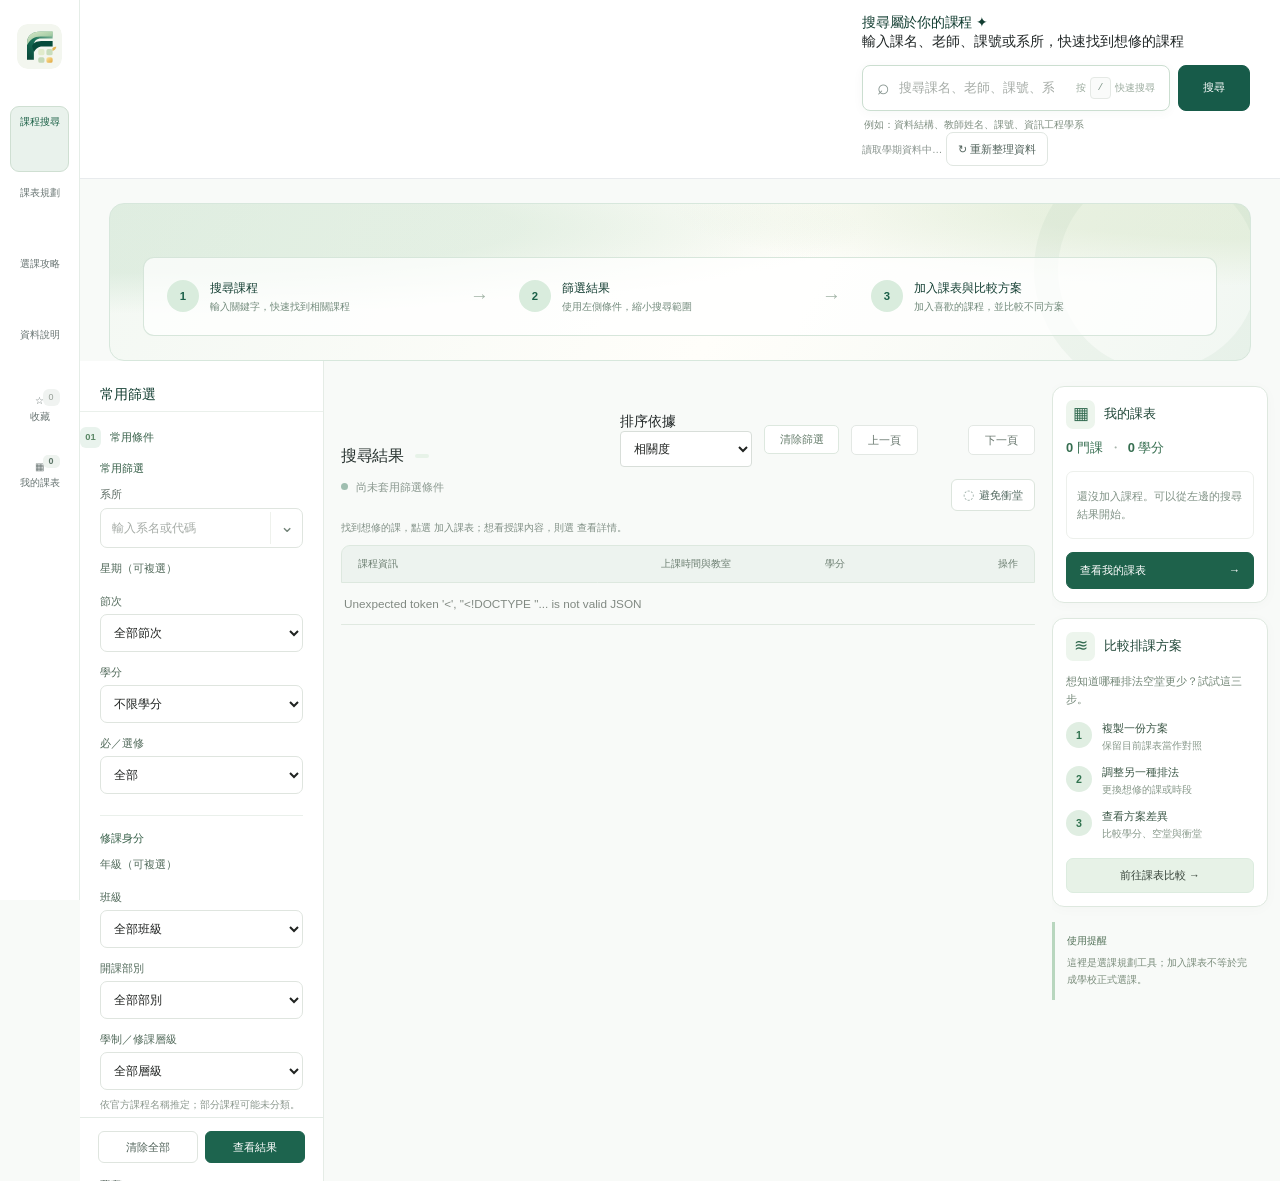
==== commit f2885185: "Recreate approved desktop mockup structure with top navigation and three-column layout" ====
--- a/static/index.html
+++ b/static/index.html
@@ -10,57 +10,67 @@
 </head>
 <body>
   <main class="shell product-shell">
-    <nav class="app-rail" aria-label="主要導覽">
-      <div class="rail-brand" aria-label="輔大選課工具">
-        <img src="/static/brand-mark.svg" width="44" height="44" alt="" />
-        <span>輔大選課<small>COURSE PLANNER</small></span>
-      </div>
-      <div class="rail-navigation">
-        <button type="button" id="allCoursesTab" class="rail-item selected" aria-pressed="true">
-          <span class="rail-icon" aria-hidden="true">⌕</span><span class="rail-label">探索課程</span>
-        </button>
-        <button type="button" id="favoritesTab" class="rail-item" aria-pressed="false">
-          <span class="rail-icon" aria-hidden="true">☆</span><span class="rail-label">我的收藏</span>
+    <nav class="app-rail" aria-label="網站主要導覽">
+      <div class="rail-brand" aria-label="輔大選課">
+        <img src="/static/brand-mark.svg" width="40" height="40" alt="" />
+        <span>輔大選課</span>
+      </div>
+      <div class="rail-navigation" role="group" aria-label="功能導覽">
+        <button type="button" id="allCoursesTab" class="rail-item selected" aria-pressed="true">課程搜尋</button>
+        <button type="button" id="navPlansBtn" class="rail-item">課表規劃</button>
+        <button type="button" id="navHelpBtn" class="rail-item">選課攻略</button>
+        <button type="button" id="navInfoBtn" class="rail-item">資料說明</button>
+      </div>
+      <div class="rail-actions">
+        <button type="button" id="favoritesTab" class="rail-item action-favorite" aria-pressed="false">
+          <span aria-hidden="true" class="nav-icon">☆</span><span>收藏</span>
           <span id="favoriteCount" class="rail-count">0</span>
         </button>
         <button type="button" id="openScheduleBtn" class="rail-item schedule-trigger">
-          <span class="rail-icon" aria-hidden="true">▦</span><span class="rail-label">我的課表</span>
+          <span aria-hidden="true" class="nav-icon">▦</span><span>我的課表</span>
           <span id="scheduleCount" class="rail-count">0</span>
         </button>
       </div>
-      <div class="rail-bottom"><span class="rail-online-indicator" aria-hidden="true"></span> 課綱資料</div>
     </nav>
     <div class="app-content">
     <header class="hero">
-      <div class="hero-identity">
-        <img class="hero-mobile-brand" src="/static/brand-mark.svg" width="36" height="36" alt="" />
-        <div class="hero-copy">
-          <div class="hero-breadcrumb">輔大選課 <span aria-hidden="true">/</span> <strong>探索課程</strong></div>
-          <h1>找課、排課，一個地方完成。</h1>
-          <p id="termText" class="muted small">讀取學期資料中…</p>
-        </div>
-      </div>
-      <div class="hero-actions">
-        <span class="header-help">選課規劃工具・非正式選課系統</span>
-        <button id="refreshBtn" class="text-btn" title="重新讀取課程資料">↻ <span>重新整理</span></button>
+      <div class="hero-decor hero-decor-left" aria-hidden="true"></div>
+      <div class="hero-decor hero-decor-right" aria-hidden="true"></div>
+      <div class="hero-content">
+        <h1>搜尋屬於你的課程 <span class="hero-leaf" aria-hidden="true">✦</span></h1>
+        <p class="hero-subtitle">輸入課名、老師、課號或系所，快速找到想修的課程</p>
+        <div class="search-primary">
+          <div class="search-input-wrap">
+            <span class="search-icon" aria-hidden="true">⌕</span>
+            <label class="field search-field">
+              <span>快速搜尋</span>
+              <input id="searchInput" type="search" placeholder="搜尋課名、老師、課號、系所" autocomplete="off" />
+            </label>
+            <span class="search-shortcut-help" title="按 / 可快速跳到搜尋框">按 <kbd class="search-shortcut">/</kbd> 快速搜尋</span>
+          </div>
+          <button id="searchBtn">搜尋</button>
+        </div>
+        <p class="search-helper">例如：資料結構、教師姓名、課號、資訊工程學系</p>
+        <div class="hero-utilities">
+          <span id="termText" class="muted small">讀取學期資料中…</span>
+          <button id="refreshBtn" class="text-btn" type="button" title="重新讀取課程資料">↻ 重新整理資料</button>
+        </div>
       </div>
     </header>
 
-    <section class="journey-intro" aria-label="開始選課">
-      <div class="journey-copy">
-        <span class="journey-eyebrow">你的選課工作台</span>
-        <h2>找到適合你的每一堂課。</h2>
-        <p>搜尋課名、教師或課號，搭配年級和時間條件篩選，再把喜歡的課排進課表。</p>
-      </div>
+    <section class="journey-intro" aria-label="三步驟選課操作">
       <div class="journey-steps" role="group" aria-label="三步驟選課指引">
         <button type="button" id="guideSearchBtn" class="journey-step">
-          <span class="journey-number">01</span><span><strong>搜尋課程</strong><small>先找想修的科目</small></span><span class="step-chevron">›</span>
+          <span class="journey-number">1</span>
+          <span><strong>搜尋課程</strong><small>輸入關鍵字，快速找到相關課程</small></span><span class="step-chevron">→</span>
         </button>
         <button type="button" id="guideFilterBtn" class="journey-step">
-          <span class="journey-number">02</span><span><strong>縮小範圍</strong><small>選系所、年級和時間</small></span><span class="step-chevron">›</span>
+          <span class="journey-number">2</span>
+          <span><strong>篩選結果</strong><small>使用左側條件，縮小搜尋範圍</small></span><span class="step-chevron">→</span>
         </button>
         <button type="button" id="guideScheduleBtn" class="journey-step">
-          <span class="journey-number">03</span><span><strong>安排課表</strong><small>加入課程並查看衝堂</small></span><span class="step-chevron">↗</span>
+          <span class="journey-number">3</span>
+          <span><strong>加入課表與比較方案</strong><small>加入喜歡的課程，並比較不同方案</small></span>
         </button>
       </div>
     </section>
@@ -70,14 +80,14 @@
     <aside class="panel search-panel" id="filterPanel" aria-label="課程篩選條件">
       <div class="filter-heading">
         <div>
-          <div class="filter-eyebrow">依照你的需求</div>
-          <h2>篩選課程</h2>
+          <h2>常用篩選</h2>
         </div>
         <button type="button" id="closeFiltersBtn" class="text-btn close-filters" aria-label="關閉篩選">✕</button>
       </div>
-      <p class="filter-intro">選好條件，結果會自動更新。</p>
+      
       <div class="filter-group-label"><span>01</span><strong>常用條件</strong></div>
       <div class="quick-filter-grid">
+        <div class="filter-group-label"><strong>常用篩選</strong></div>
         <div class="field lookup-field" id="departmentLookupField">
           <label for="departmentLookup"><span>系所</span></label>
           <div class="lookup-input-row">
@@ -87,20 +97,22 @@
           <div id="departmentMenu" class="lookup-menu hidden" role="listbox" aria-label="系所選項"></div>
           <select id="departmentSelect" hidden><option value="">全部系所</option></select>
         </div>
+        <div class="field"><span>星期（可複選）</span>
+          <select id="weekdaySelect" hidden><option value="">全部星期</option><option value="1">星期一</option><option value="2">星期二</option><option value="3">星期三</option><option value="4">星期四</option><option value="5">星期五</option><option value="6">星期六</option><option value="7">星期日</option></select>
+          <div id="weekdayChips" class="chip-grid" aria-label="星期複選"></div>
+        </div>
+        <label class="field"><span>節次</span><select id="sectionSelect"><option value="">全部節次</option></select></label>
+        <label class="field"><span>學分</span><select id="creditsSelect"><option value="">不限學分</option></select></label>
+        <label class="field"><span>必／選修</span><select id="reqSelect"><option value="">全部</option></select></label>
+        <div class="filter-group-label"><strong>修課身分</strong></div>
         <div class="field"><span>年級（可複選）</span>
           <select id="gradeSelect" hidden><option value="">全部年級</option></select>
           <div id="gradeChips" class="chip-grid" aria-label="年級複選"></div>
         </div>
-        <div class="filter-group-label group-identity"><span>02</span><strong>修課身分</strong></div>
         <label class="field"><span>班級</span><select id="classSelect"><option value="">全部班級</option></select></label>
         <label class="field"><span>開課部別</span><select id="divisionSelect"><option value="">全部部別</option></select></label>
         <label class="field"><span>學制／修課層級</span><select id="studyLevelSelect"><option value="">全部層級</option></select><small class="filter-explainer">依官方課程名稱推定；部分課程可能未分類。</small></label>
-        <div class="filter-group-label group-time"><span>03</span><strong>上課時間</strong></div>
-        <div class="field"><span>星期（可複選）</span>
-          <select id="weekdaySelect" hidden><option value="">全部星期</option><option value="1">星期一</option><option value="2">星期二</option><option value="3">星期三</option><option value="4">星期四</option><option value="5">星期五</option><option value="6">星期六</option><option value="7">星期日</option></select>
-          <div id="weekdayChips" class="chip-grid" aria-label="星期複選"></div>
-        </div>
-        <label class="field"><span>節次</span><select id="sectionSelect"><option value="">全部節次</option></select></label>
+        <div class="filter-group-label"><strong>進階條件</strong></div>
         <div class="field lookup-field" id="roomLookupField">
           <label for="roomLookup"><span>教室</span></label>
           <div class="lookup-input-row">
@@ -110,9 +122,6 @@
           <div id="roomMenu" class="lookup-menu hidden" role="listbox" aria-label="教室選項"></div>
           <select id="roomSelect" hidden><option value="">全部教室</option></select>
         </div>
-        <div class="filter-group-label group-credit"><span>04</span><strong>課程條件</strong></div>
-        <label class="field"><span>學分</span><select id="creditsSelect"><option value="">不限學分</option></select></label>
-        <label class="field"><span>必／選修</span><select id="reqSelect"><option value="">全部</option></select></label>
       </div>
 
       <details class="advanced-filter" id="advancedFilters">
@@ -147,7 +156,7 @@
             <label class="field enriched-field"><span>課程能力／議題</span><select id="relationSelect"><option value="">全部</option></select></label>
             <label class="field enriched-field"><span>先修關鍵字</span><input id="prerequisiteInput" placeholder="例如：程式設計、微積分" /></label>
             <label class="field"><span>索引狀態</span><select id="detailIndexedSelect"><option value="all">全部課程</option><option value="yes">只看完整索引</option><option value="no">只看尚未索引</option></select></label>
-            <label class="field"><span>排序</span><select id="sortSelect"><option value="relevance">相關度</option><option value="name">課名</option><option value="department">系所</option><option value="grade">年級</option><option value="teacher">教師</option><option value="credits">學分</option><option value="course_code">課號</option></select></label>
+            
           </div>
           <div class="criterion-row">
             <label class="field"><span>教學方式判定</span><select id="teachingMethodCriterionSelect"><option value="dominant">主要方式</option><option value="minimum">至少達比例</option></select></label>
@@ -164,27 +173,16 @@
     </aside>
 
     <section class="results-column" id="resultsPanel" aria-label="搜尋結果">
-      <div class="search-primary">
-        <div class="search-input-wrap">
-          <span class="search-icon" aria-hidden="true">⌕</span>
-          <label class="field search-field">
-            <span>快速搜尋</span>
-            <input id="searchInput" type="search" placeholder="搜尋課名、課號、教師或系所" autocomplete="off" />
-          </label>
-          <span class="search-shortcut-help" title="按 / 可以讓游標快速跳到搜尋欄">按 <kbd class="search-shortcut">/</kbd> 快速搜尋</span>
-        </div>
-        <button id="searchBtn">搜尋</button>
-      </div>
-      <p class="search-helper">例如：資料結構、微積分、老師姓名、課程代碼</p>
       <div class="results-head">
         <div class="results-title">
-          <span class="section-kicker">目前學期課程</span>
+          
           <div class="results-title-line">
             <h2 id="resultsHeading">搜尋結果</h2>
             <span id="resultCount" class="results-count muted small"></span>
           </div>
         </div>
         <div class="results-tools">
+          <label class="sort-toolbar"><span>排序依據</span><select id="sortSelect"><option value="relevance">相關度</option><option value="name">課名</option><option value="department">系所</option><option value="grade">年級</option><option value="teacher">教師</option><option value="credits">學分</option><option value="course_code">課號</option></select></label>
           <button type="button" id="mobileFiltersBtn" class="secondary mobile-filters" aria-controls="filterPanel" aria-expanded="false">篩選條件 <span aria-hidden="true">☷</span></button>
           <button type="button" id="clearResultsFiltersBtn" class="secondary clear-result-filters">清除篩選</button>
           <div class="pager"><button id="prevPageBtn" class="secondary" aria-label="上一頁">上一頁</button><span id="pageText" class="muted small"></span><button id="nextPageBtn" class="secondary" aria-label="下一頁">下一頁</button></div>
@@ -233,6 +231,22 @@
     </div>
   </main>
 
+  <dialog id="siteHelpDialog" class="site-guide-dialog">
+    <div class="site-guide-inner">
+      <div class="site-guide-title"><h2>選課攻略</h2><button id="closeSiteHelpBtn" class="secondary" type="button">關閉</button></div>
+      <p>這是一個協助規劃輔大課表的工具，無法代替學校正式選課。</p>
+      <ol><li>在搜尋框輸入課名、教師或課號。</li><li>利用系所、星期、年級、班級等條件縮小範圍。</li><li>點「加入課表」，再進入「我的課表」檢查是否衝堂。</li><li>可在課表中複製方案，安排不同課程組合並比較空堂與學分。</li></ol>
+      <button type="button" id="helpStartBtn">開始找課 →</button>
+    </div>
+  </dialog>
+  <dialog id="siteInfoDialog" class="site-guide-dialog">
+    <div class="site-guide-inner">
+      <div class="site-guide-title"><h2>資料說明</h2><button id="closeSiteInfoBtn" class="secondary" type="button">關閉</button></div>
+      <p>課程資訊來自輔大課程大綱系統公開資料。部分課程尚未完成詳細索引，最新資訊請以官方網站為準。</p>
+      <p>加入本站課表僅代表個人的課程規劃，並不會送出正式選課申請。</p>
+    </div>
+  </dialog>
+
   <dialog id="detailDialog" class="detail-dialog">
     <div class="detail-dialog-inner">
       <div class="section-head">
@@ -248,22 +262,27 @@
     <article class="course-card">
       <div class="course-main">
         <div class="title-row">
-          <button type="button" class="favorite-btn" aria-label="加入收藏" aria-pressed="false" title="收藏這門課">☆</button>
+          <span class="course-code"></span>
           <h3 class="course-name"></h3>
+          <span class="badge req-badge"></span>
+          <span class="badge course-credit-tag"><span class="course-credits"></span> 學分</span>
+          <span class="badge course-level-tag"></span>
         </div>
         <p class="course-name-en muted small"></p>
-        <p class="course-meta"></p>
-        <div class="course-tags"><span class="badge req-badge"></span><span class="badge index-badge"></span></div>
-      </div>
-      <div class="course-teacher-cell">
-        <span class="course-teacher"></span>
-        <span class="course-class-label"></span>
-      </div>
-      <div class="course-time-cell"><span class="meeting-text"></span></div>
-      <div class="course-credit-cell"><span class="course-credits"></span></div>
+        <div class="course-info-row">
+          <span class="course-teacher-cell"><span class="meta-icon" aria-hidden="true">♙</span> <span class="course-teacher"></span> 老師 <span class="course-class-label"></span></span>
+          <span class="course-department-cell"><span class="meta-icon" aria-hidden="true">▣</span> <span class="course-department"></span></span>
+        </div>
+        <div class="course-schedule-row"><span class="meta-icon" aria-hidden="true">▦</span>
+          <span class="course-time-cell"><span class="meeting-text"></span></span>
+        </div>
+        <p class="course-meta hidden"></p>
+        <div class="course-tags"><span class="badge index-badge"></span></div>
+      </div>
+      <div class="course-favorite-cell"><button type="button" class="favorite-btn" aria-label="加入收藏" aria-pressed="false" title="收藏這門課">☆</button></div>
       <div class="course-actions">
         <button class="add-btn">＋ 加入課表</button>
-        <button class="detail-btn secondary" title="查看課程詳細資料">查看詳情</button>
+        <button class="detail-btn secondary" title="查看課程詳細資料">查看完整資料</button>
         <a class="outline-link" target="_blank" rel="noopener" title="開啟官方課綱" aria-label="開啟官方課綱">官方課綱 ↗</a>
       </div>
     </article>
--- a/static/guided-ui.css
+++ b/static/guided-ui.css
@@ -397,3 +397,39 @@
 @media(prefers-reduced-motion:reduce) {
   .journey-step,.planning-cta,.active-filter-chip {transition:none!important;}
 }
+
+.hero-mobile-brand { display:none; width:36px;height:36px;border-radius:9px;flex:0 0 36px; }
+@media (max-width:1270px) and (min-width:1121px) {
+  .product-shell .workspace-layout { grid-template-columns:235px minmax(0,1fr) 222px; }
+  .product-shell .planning-sidebar {
+    position:sticky;grid-column:auto;
+    display:grid;grid-template-columns:1fr;
+    top:94px;max-height:calc(100dvh - 110px);
+    overflow:auto;padding:24px 11px 30px 0;
+  }
+  .product-shell .planning-note { grid-column:auto; }
+}
+@media (max-width:1120px) and (min-width:901px) {
+  .product-shell .workspace-layout {
+    display:grid;grid-template-columns:minmax(0,1fr) 232px;
+    align-items:start;
+  }
+  .product-shell .results-column {grid-column:1;}
+  .product-shell .planning-sidebar {
+    grid-column:2;position:sticky;top:92px;
+    display:grid;grid-template-columns:1fr;
+    max-height:calc(100dvh - 110px);overflow:auto;
+    padding:20px 13px 25px 0;
+  }
+  .product-shell .planning-note {grid-column:auto;}
+}
+@media (max-width:900px) {
+  .product-shell .workspace-layout {display:flex;flex-direction:column;}
+  .product-shell .planning-sidebar {position:static;max-height:none;overflow:visible;padding:0 17px 30px;}
+}
+@media (max-width:680px) {
+  .hero-mobile-brand {display:block;}
+  .product-shell .hero-identity {gap:9px;}
+  .product-shell .hero h1 {font-size:.87rem;}
+  .product-shell .hero-copy {max-width:calc(100vw - 110px);}
+}
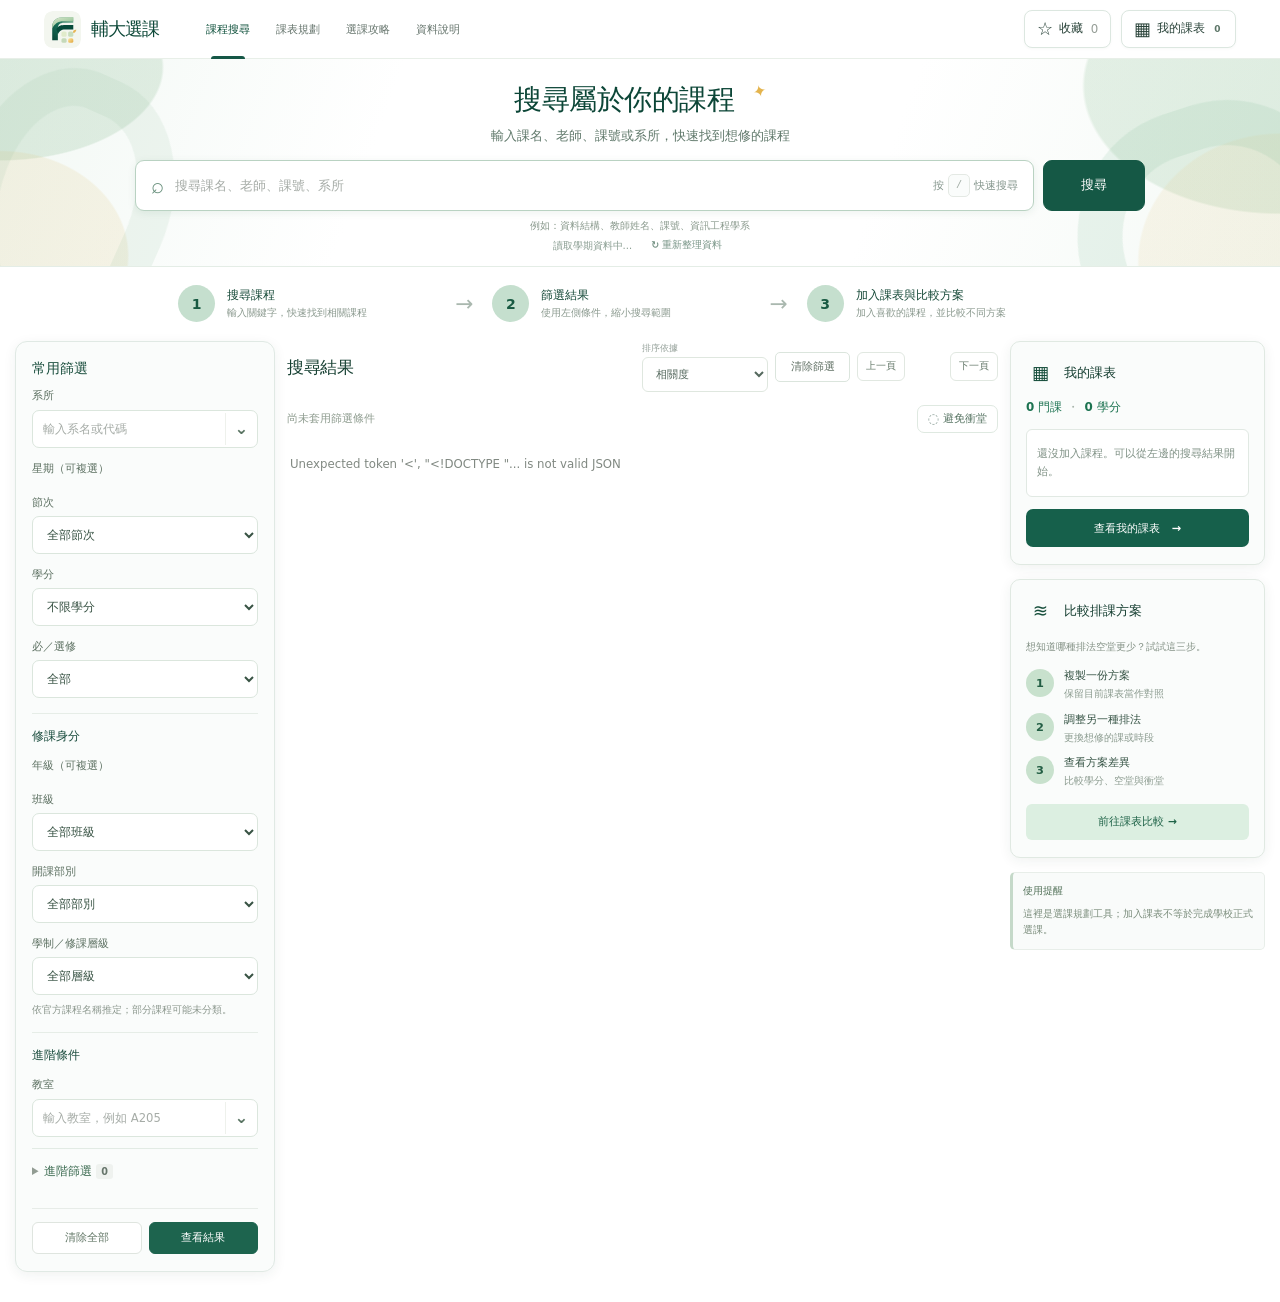
==== commit ba7fbff1: "Load screenshot-matched styles last and remove duplicate filter headings" ====
--- a/static/index.html
+++ b/static/index.html
@@ -7,6 +7,7 @@
   <link rel="icon" type="image/svg+xml" href="/static/brand-mark.svg" />
   <link rel="stylesheet" href="/static/styles.css" />
   <link rel="stylesheet" href="/static/guided-ui.css" />
+  <link rel="stylesheet" href="/static/mockup-match.css" />
 </head>
 <body>
   <main class="shell product-shell">
@@ -85,9 +86,7 @@
         <button type="button" id="closeFiltersBtn" class="text-btn close-filters" aria-label="關閉篩選">✕</button>
       </div>
       
-      <div class="filter-group-label"><span>01</span><strong>常用條件</strong></div>
       <div class="quick-filter-grid">
-        <div class="filter-group-label"><strong>常用篩選</strong></div>
         <div class="field lookup-field" id="departmentLookupField">
           <label for="departmentLookup"><span>系所</span></label>
           <div class="lookup-input-row">
--- a/static/mockup-match.css
+++ b/static/mockup-match.css
@@ -0,0 +1,501 @@
+/* Approved visual direction, 2026-10-08.
+   A responsive implementation of the user-approved screenshot.
+   Existing application actions remain native/functional. */
+:root {
+  --ref-green: #114b3e;
+  --ref-green-2: #1e6251;
+  --ref-leaf: #aacdb5;
+  --ref-ink: #183c31;
+  --ref-muted: #6d8176;
+  --ref-stroke: #e0e9e4;
+  --ref-bg: #fafcfb;
+  --ref-shadow: 0 3px 13px rgba(28,65,45,.065);
+  font-family: Inter, "Noto Sans TC", "PingFang TC", "Microsoft JhengHei", system-ui, sans-serif;
+}
+body { color:var(--ref-ink);background:#fff; }
+.shell.product-shell {
+  display:block!important;
+  width:100%;max-width:none;
+  min-height:100dvh;
+  margin:0;padding:0;
+  background:#fff;
+}
+.product-shell .app-content {width:100%;min-width:0;background:#fff;}
+/* 1. Reference top navigation: one horizontal product header. */
+.product-shell .app-rail {
+  position:sticky;top:0;left:0;right:0;
+  z-index:50;width:100%;height:59px;min-height:59px;
+  padding:0 3.4%;
+  display:flex!important;flex-direction:row;align-items:center;
+  gap:clamp(25px,3vw,55px);
+  background:#fff;border:0;border-bottom:1px solid #e8efe8;
+  box-shadow:none;
+}
+.product-shell .rail-brand {
+  width:auto;flex:0 0 auto;display:flex;
+  align-items:center;gap:10px;white-space:nowrap;
+  color:#0e4537;background:none;border:0;
+  padding:0;margin:0;height:auto;
+  font-weight:790;line-height:1;
+}
+.product-shell .rail-brand img {width:37px;height:37px;flex-basis:37px;border-radius:8px;}
+.product-shell .rail-brand > span {
+  display:block!important;margin:0;font-size:1.32rem;
+  font-weight:820;letter-spacing:-.05em;color:#0e4939;
+}
+.product-shell .rail-navigation {
+  display:flex!important;flex-direction:row;
+  align-items:stretch;align-self:stretch;
+  width:auto;min-width:0;gap:8px;margin:0;padding:0;
+}
+.product-shell .rail-navigation .rail-item {
+  width:auto;min-height:59px;height:59px;
+  display:inline-flex;align-items:center;justify-content:center;
+  position:relative;white-space:nowrap;
+  padding:0 13px;gap:0;
+  color:#66756d;font-size:.86rem;font-weight:670;
+  border:0;border-radius:0;background:transparent;
+}
+.product-shell .rail-navigation .rail-item.selected {
+  color:#0e503b;background:none;border:0;
+  font-weight:790;
+}
+.product-shell .rail-navigation .rail-item.selected:after {
+  content:"";position:absolute;bottom:0;left:14px;right:14px;height:3px;
+  border-radius:5px 5px 0 0;background:#155746;
+}
+.product-shell .rail-navigation .rail-item:hover {background:#f8fbf9;color:#155746;}
+.product-shell .rail-actions {
+  display:flex;align-items:center;gap:10px;
+  margin-left:auto;white-space:nowrap;
+}
+.product-shell .rail-actions .rail-item {
+  display:flex;flex-direction:row;align-items:center;justify-content:center;
+  gap:6px;width:auto;min-height:38px;height:38px;
+  padding:8px 12px;color:#284238;
+  background:#fff;border:1px solid #dce7e0;
+  box-shadow:0 1px 3px rgba(20,50,32,.03);
+  border-radius:8px;font-size:.84rem;font-weight:710;
+}
+.product-shell .rail-actions .rail-item:hover {background:#eef6f0;color:#164f3b;}
+.product-shell .rail-actions .rail-item.selected {background:#e7f3ea;border:1px solid #9cc9ab;color:#14523e;}
+.product-shell .rail-actions .nav-icon {font-size:1.3rem;font-family:Arial,sans-serif;line-height:1;display:inline-flex;height:auto;width:auto;}
+.product-shell .rail-actions .rail-count {
+  position:static;display:inline!important;
+  min-width:0;height:auto;margin:0;padding:0;
+  background:none!important;color:inherit;font-size:inherit;
+}
+.product-shell .app-rail .rail-bottom {display:none;}
+/* 2. Search hero: accurate vertical proportions and pale curved shapes. */
+.product-shell > .app-content > .hero {
+  position:relative!important;top:auto!important;
+  display:flex!important;align-items:center;justify-content:center;
+  min-height:202px!important;max-height:none!important;
+  height:auto;margin:0!important;padding:21px 25px 12px!important;
+  overflow:hidden;border:0;border-bottom:1px solid #e4ede6;
+  background:
+    radial-gradient(ellipse 190px 155px at 0% 95%,rgba(225,202,139,.19) 0 67%,transparent 68%),
+    radial-gradient(ellipse 245px 140px at 0% 4%,rgba(164,202,170,.30) 0 66%,transparent 67%),
+    radial-gradient(ellipse 210px 190px at 100% 98%,rgba(229,201,136,.15) 0 67%,transparent 68%),
+    radial-gradient(ellipse 300px 195px at 100% 13%,rgba(149,196,157,.24) 0 65%,transparent 66%),
+    linear-gradient(110deg,#f2f8f4 0%,#fff 30%,#fff 68%,#f4f9f5 100%)!important;
+  backdrop-filter:none!important;
+}
+.hero-decor {position:absolute;pointer-events:none;opacity:.52;filter:blur(.3px);}
+.hero-decor-left {
+  left:-43px;top:10px;width:210px;height:280px;border-radius:46% 54% 34% 65%;
+  border:38px solid rgba(131,182,148,.22);
+  transform:rotate(24deg);
+}
+.hero-decor-right {
+  right:-82px;bottom:-132px;width:280px;height:295px;border-radius:45%;
+  border:45px solid rgba(131,188,154,.30);transform:rotate(-18deg);
+}
+.hero-content {position:relative;z-index:1;width:min(1010px,100%);text-align:center;}
+.hero-content h1 {
+  margin:0!important;color:#0c4637!important;
+  font-size:clamp(1.65rem,2.15vw,2.5rem)!important;
+  font-weight:830!important;letter-spacing:-.065em;line-height:1.27;
+}
+.hero-leaf {font-size:1.18rem;color:#e4b44d;vertical-align:top;margin-left:9px;display:inline-block;transform:rotate(-15deg);}
+.hero-subtitle {font-size:.93rem;color:#60796b;margin:6px 0 15px;line-height:1.5;}
+.product-shell .hero .search-primary {
+  display:flex;align-items:center;gap:9px;
+  padding:0;border:0;border-radius:0;background:transparent;
+  width:100%;box-shadow:none;
+}
+.product-shell .hero .search-input-wrap {
+  display:flex;align-items:center;
+  flex:1;min-width:0;height:51px;padding:0 15px;
+  border:1px solid #b9d2c2;border-radius:9px;background:#fff;
+  box-shadow:0 2px 8px rgba(31,84,53,.08);
+}
+.product-shell .hero .search-input-wrap:focus-within {border-color:#7cad92;box-shadow:0 0 0 3px rgba(69,133,88,.10);}
+.product-shell .hero .search-field {flex:1;display:block;min-width:0;margin:0;}
+.product-shell .hero #searchInput {
+  width:100%;height:47px;min-height:47px;
+  padding:9px 2px;border:0!important;outline:none!important;
+  font-size:.95rem;background:transparent!important;box-shadow:none!important;
+}
+.product-shell .hero .search-icon {
+  font-size:1.55rem;line-height:1;color:#678f7b;font-family:system-ui,sans-serif;
+}
+.product-shell .hero .search-shortcut-help {
+  display:flex;white-space:nowrap;align-items:center;gap:4px;
+  color:#85968d;font-size:.77rem;
+}
+.product-shell .hero .search-shortcut {
+  display:inline-grid;place-items:center;
+  min-width:22px;height:23px;
+  border:1px solid #e4e9e4;border-radius:5px;
+  background:#fafcfb;color:#9ca9a0;font-size:.72rem;
+}
+.product-shell .hero #searchBtn {
+  width:102px;min-width:102px;height:51px;min-height:51px;
+  background:#155845;border:1px solid #155845;border-radius:9px;
+  color:#fff;font-weight:730;font-size:.93rem;
+}
+.product-shell .hero #searchBtn:hover {background:#0d4838;}
+.hero-content .search-helper {margin:8px 0 0;color:#8a9a8d;font-size:.72rem;text-align:center;}
+.hero-utilities {
+  display:flex;align-items:center;justify-content:center;gap:14px;
+  min-height:0;margin-top:4px;font-size:.7rem;color:#9bac9e;
+}
+.product-shell .hero #termText {
+  max-width:730px;white-space:nowrap;overflow:hidden;text-overflow:ellipsis;
+  font-size:.69rem;margin:0;color:#899d91;
+}
+.product-shell .hero #refreshBtn {
+  display:inline-flex;align-items:center;padding:2px 5px;
+  height:auto;min-height:0;border:0;background:transparent;
+  font-size:.68rem;color:#789587;border-radius:4px;
+}
+.product-shell .hero #refreshBtn:hover {background:#e6efe8;color:#1e5b45;}
+/* 3. Visual three-step process is outside the hero, like reference image. */
+.product-shell .journey-intro {
+  margin:0!important;padding:0!important;
+  border:0!important;border-radius:0!important;overflow:visible;
+  background:#fff!important;color:#244f3d;
+}
+.product-shell .journey-intro::before {display:none!important;}
+.product-shell .journey-steps {
+  width:min(930px,calc(100% - 40px));height:74px;min-height:74px;
+  margin:0 auto!important;padding:7px 0!important;
+  display:grid;grid-template-columns:repeat(3,minmax(0,1fr));
+  align-items:center;gap:13px;
+  border:0!important;border-radius:0!important;background:transparent!important;
+}
+.product-shell .journey-step {
+  display:flex;align-items:center;gap:12px;
+  min-width:0;padding:8px 3px;border:0;border-radius:8px;
+  background:transparent;color:#174936;text-align:left;
+}
+.product-shell .journey-step:hover {background:#f4f8f4;border:0;}
+.product-shell .journey-number {
+  width:37px;height:37px;min-width:37px;
+  background:#c5dfce;border-radius:50%;
+  color:#185a42;font-weight:790;font-size:1rem;
+}
+.product-shell .journey-step strong {font-size:.83rem;font-weight:800;color:#154937;}
+.product-shell .journey-step small {font-size:.69rem;color:#8a998e;margin-top:3px;white-space:normal;line-height:1.4;}
+.product-shell .step-chevron {font-size:1.55rem;color:#aab8af;margin-left:auto;font-weight:300;}
+/* 4. Three columns: filters / course results / planning cards. */
+.product-shell .workspace-layout {
+  width:100%;max-width:1920px;margin:0 auto;
+  display:grid!important;
+  grid-template-columns:minmax(285px,366px) minmax(0,1fr) minmax(260px,300px)!important;
+  gap:20px!important;align-items:start;
+  padding:0 29px 48px!important;
+  background:#fff!important;min-height:0;
+}
+.product-shell .search-panel {
+  position:relative!important;top:auto!important;
+  height:auto!important;max-height:none!important;overflow:visible!important;
+  width:100%;margin:0;padding:17px 16px 17px!important;
+  background:#fafcfb!important;border:1px solid var(--ref-stroke)!important;
+  border-radius:12px!important;box-shadow:var(--ref-shadow)!important;
+}
+.product-shell .filter-heading {padding:0 0 10px!important;align-items:center;}
+.product-shell .filter-heading h2 {color:#184d3c;font-size:1.02rem;font-weight:780;}
+.product-shell .filter-eyebrow,.product-shell .filter-intro {display:none!important;}
+.product-shell .quick-filter-grid {
+  display:grid;grid-template-columns:minmax(0,1fr);gap:13px;
+  padding:0!important;margin:0!important;border:0!important;
+}
+.product-shell .filter-group-label {
+  grid-column:1/-1;
+  display:flex;align-items:center;gap:8px;
+  margin:2px 0 0;padding:14px 0 0;
+  border-top:1px solid #e6ede7;color:#184b3c;
+}
+.product-shell .filter-group-label:first-child {border:0;padding:0;}
+.product-shell .filter-group-label strong {font-size:.89rem;font-weight:780;}
+.product-shell .filter-group-label span {display:none;}
+.product-shell .search-panel .field > span,
+.product-shell .lookup-field > label {font-size:.78rem;color:#5b6f60;font-weight:660;}
+.product-shell .search-panel .field > span {display:block;margin-bottom:1px;}
+.product-shell .lookup-field {display:block;}
+.product-shell .lookup-field > label {margin-bottom:7px;}
+.product-shell .search-panel .field input:not([hidden]),
+.product-shell .search-panel .field select:not([hidden]),
+.product-shell .lookup-input-row {
+  height:38px;min-height:38px;padding:5px 10px;
+  border:1px solid #dbe6dd;border-radius:7px;background:#fff;
+  color:#385344;box-shadow:none;font-size:.83rem;
+}
+.product-shell .lookup-input-row {padding:0;}
+.product-shell .lookup-input-row input {min-height:36px!important;height:36px!important;border:0!important;}
+.product-shell .lookup-toggle {color:#577260;}
+.product-shell .chip-grid {gap:6px;}
+.product-shell .filter-chip {
+  padding:6px 11px;min-height:33px;
+  border-radius:7px;border:1px solid #dae7dd;
+  background:#fff;color:#5b7161;font-size:.75rem;
+}
+.product-shell .filter-chip.selected {color:#165941;background:#e0f0e7;border-color:#a9cfb6;}
+.product-shell .advanced-filter {margin-top:11px;padding:0;border-top:1px solid #e2ebe4;}
+.product-shell .advanced-filter > summary {font-weight:760;color:#3c6b51;font-size:.83rem;padding:15px 0;}
+.product-shell .search-toolbar {
+  position:relative!important;bottom:auto!important;
+  display:block;padding:13px 0 0;margin-top:14px;
+  background:transparent;border-top:1px solid #e7ece8;
+}
+.product-shell .search-toolbar .toolbar-actions {display:grid;grid-template-columns:1fr 1fr;gap:7px;}
+.product-shell .search-toolbar #applyFiltersBtn {background:#1c6650;color:white;}
+.product-shell .search-toolbar #resetFiltersBtn {background:white;color:#617665;}
+/* Results header, active chips, and cards. */
+.product-shell .results-column {
+  width:100%;max-width:none;margin:0;
+  min-width:0;padding:0!important;background:transparent!important;
+}
+.product-shell .results-head {
+  display:flex;align-items:center;justify-content:space-between;
+  gap:10px;margin:1px 0 13px!important;
+}
+.product-shell .results-title-line {display:flex;align-items:baseline;gap:11px;flex-wrap:wrap;}
+.product-shell .results-title h2 {font-size:1.23rem;color:#153f31;font-weight:815;line-height:1.3;}
+.product-shell .results-count {padding:0;background:none;border:0;color:#1d7653;font-size:1.01rem;font-weight:790;}
+.product-shell .results-tools {display:flex;gap:7px;align-items:center;flex-wrap:wrap;}
+.product-shell .results-tools .sort-toolbar {display:grid;gap:2px;min-width:118px;}
+.product-shell .sort-toolbar > span {color:#94a099;font-size:.67rem;}
+.product-shell #sortSelect {border:1px solid #dfe7df;border-radius:6px;height:35px;background:#fff;color:#55695e;font-size:.78rem;padding:5px 9px;min-width:126px;}
+.product-shell .results-tools .clear-result-filters {border:1px solid #dbe5dd;background:#fff;font-size:.77rem;color:#617165;}
+.product-shell .pager {gap:5px;}
+.product-shell .pager button {background:#fff;border:1px solid #e1e8e1;color:#65796a;border-radius:6px;min-width:0;padding:7px 8px;font-size:.71rem;}
+.product-shell .pager #pageText {font-size:.68rem;min-width:35px;}
+.product-shell .course-view-toolbar {
+  margin:0 0 10px!important;padding:0!important;
+  display:flex;align-items:center;gap:8px;justify-content:space-between;
+  border:0!important;flex-wrap:wrap;
+}
+.product-shell .active-filters-wrap {display:flex;align-items:center;gap:7px;min-width:0;flex-wrap:wrap;}
+.product-shell .summary-dot {display:none;}
+.product-shell #activeFilterText {margin:0;color:#8d9b8e;font-size:.75rem;max-width:none;white-space:normal;}
+.product-shell .active-filter-chips {display:flex;gap:6px;flex-wrap:wrap;}
+.product-shell .active-filter-chip {border-radius:8px;padding:5px 10px;font-size:.73rem;background:#ebf2ed;border:0;color:#597262;}
+.product-shell #conflictFreeBtn {
+  display:inline-flex;align-items:center;gap:4px;
+  background:#fff;border:1px solid #dfe9e1;color:#557361;
+  border-radius:7px;font-size:.77rem;padding:6px 10px;
+}
+.product-shell #conflictFreeBtn.selected {background:#dcefe0;color:#236346;}
+.product-shell .result-hint {display:none;}
+.product-shell .course-list-head {display:none!important;}
+.product-shell .course-list {display:grid;gap:10px;border:0!important;border-radius:0!important;background:transparent!important;overflow:visible!important;}
+.product-shell .course-card {
+  display:grid!important;
+  grid-template-columns:minmax(0,1fr) 34px 162px!important;
+  gap:14px!important;align-items:start!important;
+  margin:0!important;padding:18px 16px!important;
+  min-width:0;overflow:hidden;
+  border:1px solid #e1ebe3!important;border-radius:10px!important;
+  box-shadow:var(--ref-shadow)!important;background:#fff!important;
+}
+.product-shell .course-card:hover {background:#fcfefc!important;border-color:#cbded0!important;}
+.product-shell .course-main {flex:1;min-width:0;}
+.product-shell .title-row {display:flex;align-items:center;gap:8px;flex-wrap:wrap!important;margin:0;}
+.product-shell .course-code {color:#526c5d;font-size:.87rem;font-weight:650;white-space:nowrap;}
+.product-shell .course-name {display:block;font-size:1.17rem!important;font-weight:805!important;line-height:1.4;color:#15382c;letter-spacing:-.03em;}
+.product-shell .title-row .badge {
+  display:inline-flex;align-items:center;
+  background:#eff4f0;color:#5e7466;font-size:.71rem;font-weight:640;
+  padding:5px 7px;border:1px solid #e4ebe5;border-radius:5px;
+}
+.product-shell .title-row .req-badge {color:#22664b;background:#eaf5ed;border-color:#dceade;}
+.product-shell .title-row .req-badge.badge-required {color:#276a94;background:#e7f1fb;border-color:#d3e4f8;}
+.product-shell .title-row .course-credit-tag,.product-shell .title-row .course-level-tag {background:#f3f5f3;color:#647969;}
+.product-shell .course-name-en {display:none;}
+.product-shell .course-info-row {display:flex;flex-wrap:wrap;gap:6px 18px;align-items:center;margin:12px 0 0;color:#647969;font-size:.81rem;}
+.product-shell .course-teacher-cell,.product-shell .course-department-cell {
+  display:inline-flex!important;align-items:center;gap:3px;
+  font-size:.81rem;color:#5c7766;font-weight:520;min-width:0;
+}
+.product-shell .course-teacher {display:inline!important;font-weight:540;color:#456351;font-size:inherit;}
+.product-shell .course-class-label {display:inline!important;color:#8c9a90;font-size:.71rem;margin:0 0 0 4px;}
+.product-shell .meta-icon {display:inline;min-width:16px;margin-right:2px;font-size:1.04rem;color:#7c9b88;font-weight:550;}
+.product-shell .course-schedule-row {display:flex;align-items:baseline;gap:7px;margin:12px 0 0;font-size:.78rem;}
+.product-shell .course-time-cell {display:inline!important;min-width:0;}
+.product-shell .meeting-text {display:inline!important;color:#5c7463;font-size:.81rem;line-height:1.5;margin:0;}
+.product-shell .course-tags {display:none!important;}
+.product-shell .course-meta,.product-shell .course-mobile-meta {display:none!important;}
+.product-shell .course-favorite-cell {display:flex;align-items:flex-start;justify-content:center;padding-top:2px;}
+.product-shell .favorite-btn {background:none;border:0;color:#90a79a;font-size:1.55rem;line-height:1;min-width:27px;padding:0;min-height:30px;cursor:pointer;}
+.product-shell .favorite-btn.selected {color:#ce9e42;}
+.product-shell .course-actions {
+  display:flex!important;flex-direction:column!important;align-items:stretch!important;
+  justify-content:flex-start!important;gap:7px!important;
+  min-width:0!important;width:100%!important;
+  padding:0!important;margin:0!important;
+}
+.product-shell .course-actions button,.product-shell .course-actions a {
+  display:flex;align-items:center;justify-content:center;
+  min-width:0;width:100%!important;height:32px;min-height:32px;
+  padding:6px 10px!important;border-radius:6px!important;font-size:.78rem!important;
+  font-weight:665;text-align:center;white-space:nowrap;
+}
+.product-shell .course-actions .add-btn {order:0!important;background:#1b674f;border:1px solid #1b674f;color:white;font-weight:770;}
+.product-shell .course-actions .detail-btn {order:1;background:#fff;border:1px solid #dce6df;color:#627765;}
+.product-shell .course-actions .outline-link {order:2;background:transparent;border:0;color:#22724d;font-size:.74rem!important;}
+.product-shell .course-actions .add-btn:hover {background:#11513e;}
+.product-shell .course-actions .detail-btn:hover {background:#f0f7f1;}
+.product-shell #viewMessage {margin:7px 0 12px;}
+/* Planner sidebar strongly mirrors approved design. */
+.product-shell .planning-sidebar {
+  display:grid!important;grid-template-columns:1fr!important;
+  align-self:start;gap:14px;margin:0;padding:0!important;
+  width:100%;height:auto;max-height:none;overflow:visible;
+  position:relative;top:auto;grid-column:auto;
+}
+.product-shell .planning-card {
+  border:1px solid #e0e9e2;border-radius:10px;padding:17px 15px;
+  background:#fafcfb;box-shadow:var(--ref-shadow);
+}
+.product-shell .planning-card-top {display:flex;gap:9px;align-items:center;margin-bottom:12px;}
+.product-shell .planning-card-top h2 {font-size:.95rem;font-weight:770;color:#153e31;}
+.product-shell .planning-symbol {background:transparent;font-size:1.31rem;color:#164e3b;width:29px;height:29px;}
+.product-shell .planning-count {display:flex;gap:5px;color:#1d7351;font-size:.85rem;font-weight:725;margin:4px 0 13px;}
+.product-shell .planning-course-list {border:1px solid #e1e9e3;background:#fff;border-radius:6px;overflow:hidden;margin-bottom:12px;}
+.product-shell .planning-course-row {padding:9px 8px;grid-template-columns:53px minmax(0,1fr);gap:7px;border-color:#e9eee9;}
+.product-shell .planning-course-code {font-size:.74rem;color:#385646;}
+.product-shell .planning-course-name {font-size:.74rem;color:#526457;}
+.product-shell .planning-cta {width:100%;display:flex;justify-content:center;gap:12px;background:#16604b;color:white;border:0;min-height:38px;padding:9px;}
+.product-shell .comparison-lead {font-size:.74rem;line-height:1.6;color:#829084;margin:0 0 15px;}
+.product-shell .comparison-guide-steps {gap:11px;}
+.product-shell .comparison-guide-steps li > span {width:28px;flex-basis:28px;height:28px;background:#c8e1cd;color:#235e44;font-size:.81rem;}
+.product-shell .comparison-guide-steps strong {font-size:.77rem;color:#355344;}
+.product-shell .comparison-guide-steps small {color:#8b9b8f;font-size:.72rem;}
+.product-shell .comparison-link {min-height:36px;margin-top:16px;background:#dcefe1!important;border:0!important;color:#1f6348;border-radius:6px;}
+.product-shell .planning-note {border:1px solid #e8eee9;border-left:3px solid #c5d9c9;border-radius:5px;padding:10px;background:#f9fbfa;}
+/* Live utility dialogs, not decorative dead nav buttons. */
+.site-guide-dialog {
+  width:min(510px,calc(100vw - 28px));padding:0;border:1px solid #dce5dc;
+  border-radius:12px;background:white;color:#234132;
+  box-shadow:0 20px 80px rgba(0,25,12,.18);
+}
+.site-guide-dialog::backdrop {background:rgba(22,44,30,.38);}
+.site-guide-inner {padding:22px 25px;line-height:1.8;}
+.site-guide-inner p,.site-guide-inner li {font-size:.9rem;color:#526a5a;}
+.site-guide-inner ol {padding-left:24px;}
+.site-guide-title {display:flex;align-items:center;justify-content:space-between;gap:15px;}
+.site-guide-title h2 {margin:0;font-size:1.12rem;}
+.site-guide-title button {font-size:.79rem;}
+.site-guide-inner #helpStartBtn {margin-top:12px;}
+/* Tablet: keep results as priority; filters become functional slideout. */
+@media(max-width:1330px){
+  .product-shell .workspace-layout {grid-template-columns:260px minmax(0,1fr) 255px!important;gap:12px!important;padding:0 15px 30px!important;}
+  .product-shell .rail-navigation .rail-item {padding:0 9px;font-size:.8rem;}
+  .product-shell .results-tools .sort-toolbar {min-width:97px;}
+  .product-shell .course-card {grid-template-columns:minmax(0,1fr) 27px 129px!important;gap:8px!important;padding:15px 12px!important;}
+  .product-shell .course-actions button,.product-shell .course-actions a {font-size:.71rem!important;}
+  .product-shell .title-row {gap:6px;}
+  .product-shell .course-name {font-size:1.04rem!important;}
+}
+@media(max-width:1120px){
+  .product-shell .workspace-layout {grid-template-columns:minmax(0,1fr) 252px!important;gap:15px!important;padding:0 18px 30px!important;}
+  .product-shell .search-panel {
+    position:fixed!important;top:0!important;bottom:0;left:0;
+    z-index:80;width:min(350px,92vw)!important;height:100dvh!important;max-height:100dvh!important;
+    overflow-y:auto!important;padding:18px!important;
+    border-radius:0!important;visibility:hidden;transform:translateX(-105%);
+    transition:transform .18s ease,visibility .18s ease;
+  }
+  .filters-open .search-panel {visibility:visible;transform:translateX(0);}
+  .product-shell .filter-backdrop {display:none;position:fixed;inset:0;z-index:79;width:100vw;height:100dvh;border:0;background:rgba(17,39,25,.44);}
+  .filters-open .filter-backdrop {display:block!important;}
+  .filters-open {overflow:hidden;}
+  .product-shell .close-filters,.product-shell .mobile-filters {display:inline-flex!important;}
+  .product-shell .results-column {grid-column:1;min-width:0;}
+  .product-shell .planning-sidebar {grid-column:2;}
+  .product-shell .rail-navigation {gap:1px;}
+}
+@media(max-width:840px){
+  .product-shell .app-rail {padding:0 12px;gap:9px;height:56px;min-height:56px;}
+  .product-shell .rail-brand > span {font-size:1.08rem;}
+  .product-shell .rail-brand img {width:31px;height:31px;}
+  .product-shell .rail-navigation .rail-item {font-size:.74rem;padding:0 6px;min-height:56px;height:56px;}
+  .product-shell .rail-actions {gap:5px;}
+  .product-shell .rail-actions .rail-item {font-size:.76rem;padding:5px 8px;}
+  .product-shell .workspace-layout {display:flex!important;flex-direction:column!important;gap:14px!important;}
+  .product-shell .results-column {width:100%;}
+  .product-shell .planning-sidebar {width:100%;display:grid!important;grid-template-columns:1fr 1fr!important;gap:12px;}
+  .product-shell .planning-note {display:none;}
+  .product-shell .course-card {grid-template-columns:minmax(0,1fr) 36px 145px!important;}
+  .product-shell .hero-subtitle {font-size:.85rem;}
+}
+@media(max-width:620px){
+  .shell.product-shell {padding:0!important;}
+  .product-shell .app-rail {
+    position:sticky;top:0;bottom:auto;height:55px;min-height:55px;
+    flex-direction:row!important;padding:0 12px;
+    box-shadow:0 2px 10px rgba(20,50,30,.04);
+  }
+  .product-shell .rail-brand {display:flex!important;}
+  .product-shell .rail-brand > span {font-size:.96rem!important;}
+  .product-shell .rail-brand img {height:30px;width:30px;}
+  .product-shell .rail-navigation {display:none!important;}
+  .product-shell .rail-actions {margin-left:auto;display:flex;}
+  .product-shell .rail-actions .rail-item {min-height:33px;height:33px;font-size:.7rem;padding:6px 8px;}
+  .product-shell .rail-actions .nav-icon {font-size:1rem;}
+  .product-shell > .app-content > .hero {min-height:190px!important;padding:18px 14px 12px!important;}
+  .hero-content h1 {font-size:1.65rem!important;}
+  .hero-subtitle {font-size:.79rem!important;margin:8px 0 14px;}
+  .product-shell .hero .search-input-wrap {height:44px;min-width:0;padding:0 8px;}
+  .product-shell .hero #searchInput {height:40px;min-height:40px;font-size:.81rem;}
+  .product-shell .hero #searchBtn {height:44px;min-height:44px;min-width:64px;width:64px;font-size:.83rem;}
+  .product-shell .hero .search-shortcut-help {display:none!important;}
+  .hero-content .search-helper {font-size:.69rem;}
+  .hero-utilities {gap:4px;flex-wrap:wrap;}
+  .product-shell .hero #termText {max-width:calc(100vw - 45px);}
+  .product-shell .journey-steps {height:74px;min-height:74px;gap:2px;width:calc(100% - 15px);}
+  .product-shell .journey-step {flex-direction:column;text-align:center;gap:3px;padding:5px 1px;}
+  .product-shell .journey-number {width:26px;height:26px;min-width:26px;font-size:.75rem;}
+  .product-shell .journey-step strong {font-size:.67rem;line-height:1.3;}
+  .product-shell .journey-step small,.product-shell .step-chevron {display:none;}
+  .product-shell .workspace-layout {padding:0 11px 25px!important;}
+  .product-shell .results-head {flex-wrap:wrap;margin-top:8px!important;}
+  .product-shell .results-tools {width:100%;justify-content:space-between;}
+  .product-shell .results-title h2 {font-size:1.08rem;}
+  .product-shell .course-card {
+    display:grid!important;grid-template-columns:minmax(0,1fr) 25px!important;
+    padding:14px 12px!important;gap:6px!important;
+  }
+  .product-shell .course-main {grid-column:1;grid-row:1;}
+  .product-shell .course-favorite-cell {grid-column:2;grid-row:1;}
+  .product-shell .course-actions {
+    grid-column:1/-1;grid-row:2;
+    flex-direction:row!important;justify-content:flex-start!important;
+    margin-top:8px!important;gap:6px!important;
+  }
+  .product-shell .course-actions button,.product-shell .course-actions a {
+    flex:1 1 0;width:auto!important;min-height:35px;height:35px;
+    padding:6px 4px!important;font-size:.7rem!important;
+  }
+  .product-shell .course-name {font-size:1.03rem!important;}
+  .product-shell .course-info-row {gap:5px 11px;}
+  .product-shell .course-schedule-row {margin:8px 0 0;}
+  .product-shell .planning-sidebar {grid-template-columns:1fr!important;}
+  .product-shell .course-view-toolbar {flex-direction:column;align-items:stretch;}
+}
+@media (prefers-reduced-motion:reduce){
+  .product-shell .course-card,.product-shell .journey-step {transition:none;}
+}
